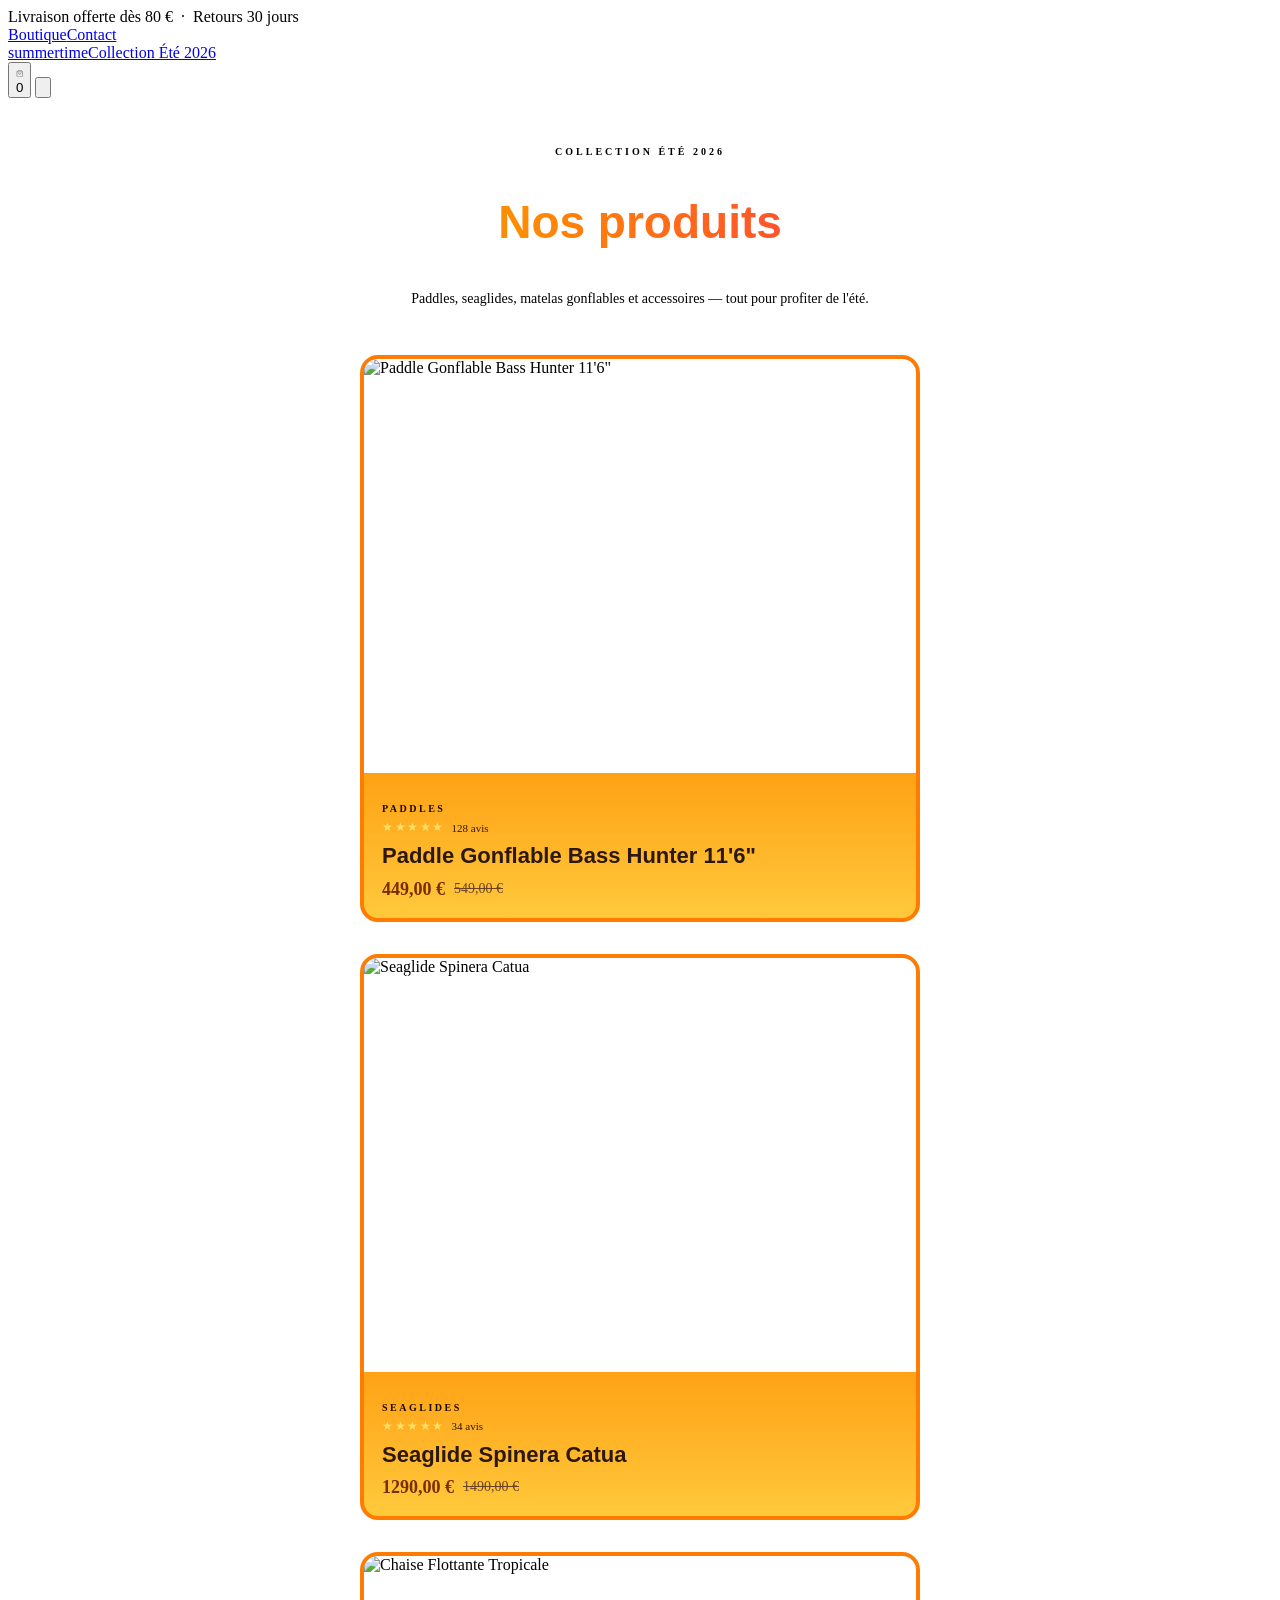
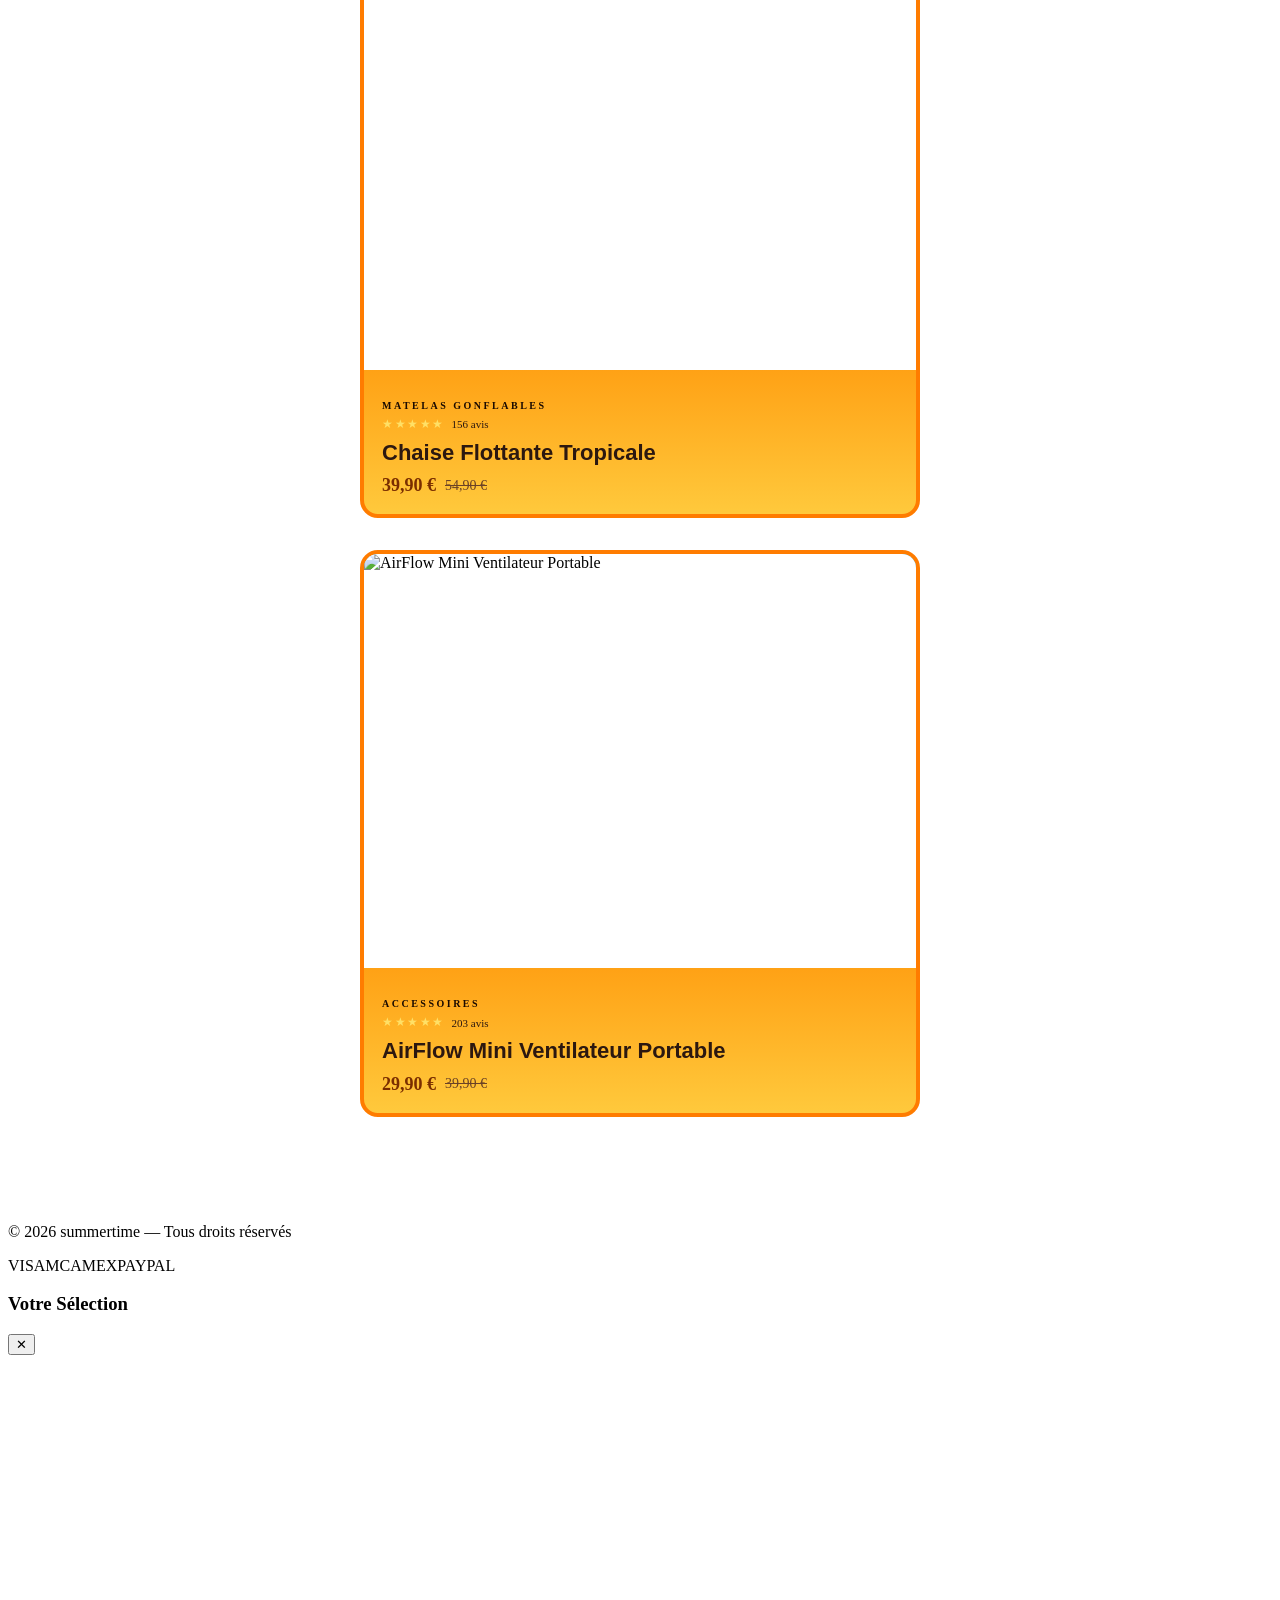
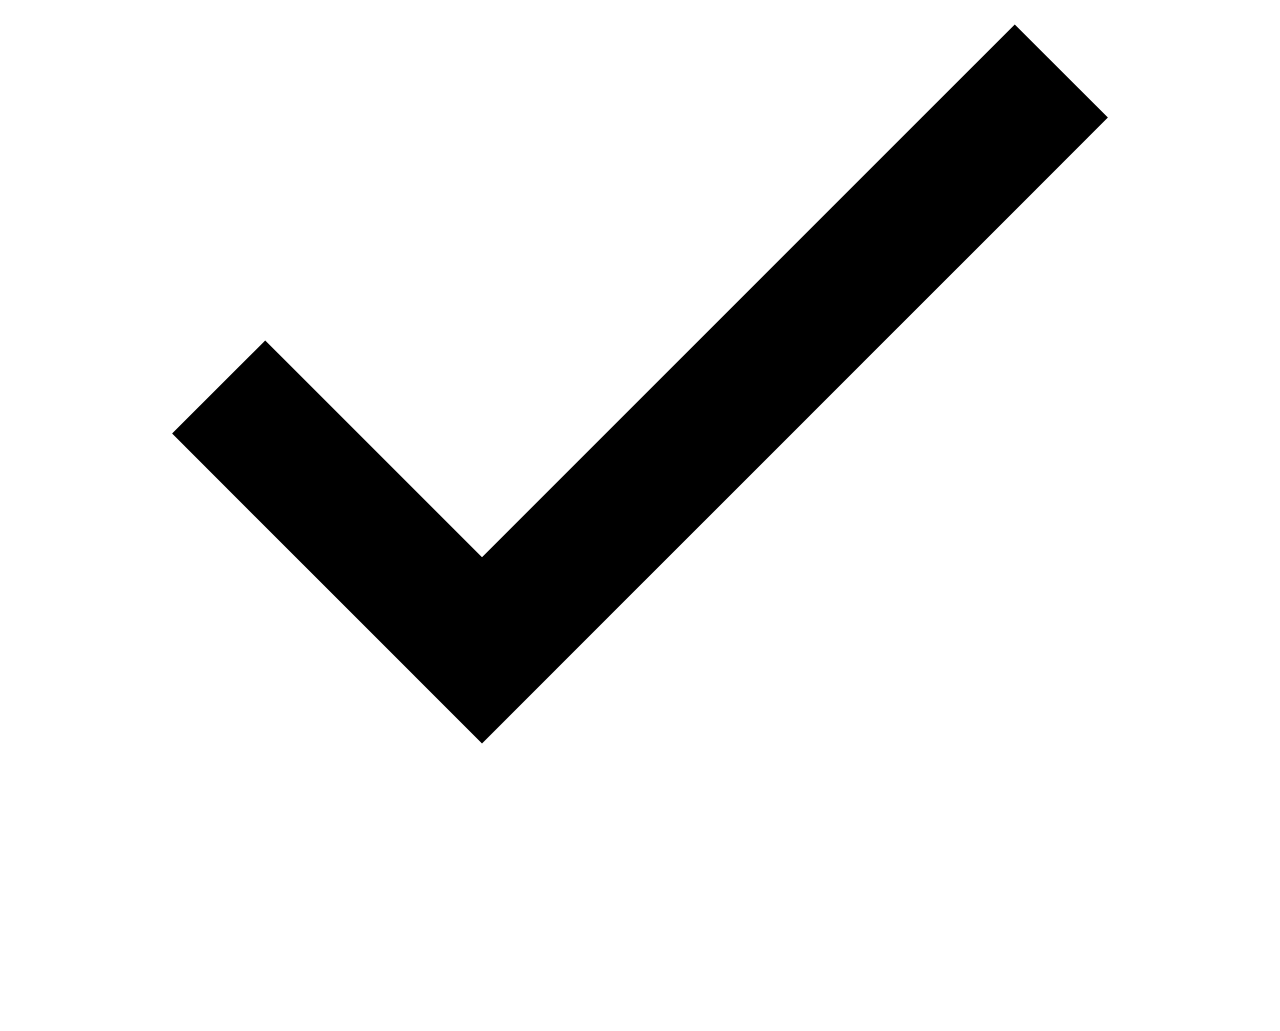
==== index.html @ 5536b31e "Update and rename README.md to index.html" ====
<!DOCTYPE html>
<html lang="fr">
<head>
<meta charset="UTF-8"><meta name="viewport" content="width=device-width,initial-scale=1.0">
<title>summertime — Collection Été 2026</title>
<meta name="description" content="summertime, la boutique estivale. Paddles, seaglides, matelas gonflables et accessoires de plage.">
<link rel="stylesheet" href="_base.css">
<style>
.shop-intro{text-align:center;padding:48px 24px 28px}
.shop-intro .label{font-size:10px;letter-spacing:3px;text-transform:uppercase;color:var(--gold);font-weight:700;margin-bottom:12px}
.shop-intro h1{font-family:'Nunito',sans-serif;font-size:clamp(30px,5vw,46px);font-weight:900;background:linear-gradient(90deg,#1FA9E0 0%,#FF8C00 40%,#FF3D3D 70%,#FFC93C 100%);-webkit-background-clip:text;background-clip:text;-webkit-text-fill-color:transparent}
.shop-intro .label{color:var(--blue-dk)}
.shop-intro p{font-size:14px;color:var(--stone);max-width:460px;margin:14px auto 0;line-height:1.7}

/* LISTE PRODUITS VERTICALE */
.prod-list{max-width:560px;margin:0 auto;padding:16px 16px 90px;display:flex;flex-direction:column;gap:32px}
.prod-card{cursor:pointer;background:linear-gradient(180deg,#1FA9E0 0%,#1FA9E0 14%,#FF8C00 60%,#FFC93C 100%);border-radius:18px;padding:0;border:4px solid #FF7C00;overflow:hidden;transition:box-shadow var(--t),transform var(--t)}
.prod-card:hover{box-shadow:0 8px 32px rgba(255,124,0,.18);transform:translateY(-3px)}
.prod-card:hover .prod-img-in{transform:scale(1.05)}
.prod-card:hover .prod-over{opacity:1}
.prod-card>.p-cat,.prod-card>.p-rating,.prod-card>.p-name,.prod-card>.p-price{padding-left:18px;padding-right:18px}
.prod-card>.p-cat{padding-top:16px}
.prod-card>.p-price{padding-bottom:18px}
.prod-card .p-cat{color:#1A0A00}.prod-card .revs{color:#2C1810}.prod-card .p-name{color:#2C1810}.prod-card .price-c{color:#7A2E00}.prod-card .price-o{color:#6B4226}.prod-card .stars{color:#FFE066}
.prod-img{position:relative;aspect-ratio:4/3;overflow:hidden;margin-bottom:14px;background:#fff}
.prod-img-in{position:absolute;inset:0;overflow:hidden;transition:transform .55s cubic-bezier(.4,0,.2,1)}
.prod-img-in img{width:100%;height:100%;object-fit:cover;display:block}
.prod-over{position:absolute;inset:0;background:rgba(26,58,74,.3);opacity:0;transition:opacity var(--t);display:flex;align-items:flex-end;padding:16px}
.prod-quick{width:100%;padding:13px;background:var(--ivory);border:none;font-size:11px;letter-spacing:2px;text-transform:uppercase;font-weight:600;cursor:pointer;color:var(--charcoal);transition:all var(--t);font-family:'Poppins',sans-serif;border-radius:var(--radius)}
.prod-quick:hover{background:var(--gold);color:#fff}
.p-badge{position:absolute;top:12px;left:12px;padding:3px 9px;font-size:9px;letter-spacing:1.8px;text-transform:uppercase;font-weight:600;border-radius:2px}
.badge-new{background:var(--teal);color:#fff}
.badge-sale{background:var(--coral);color:#fff}
.badge-popular{background:rgba(255,255,255,.9);color:var(--charcoal);border:1px solid var(--border)}
.p-cat{font-size:10px;letter-spacing:2.5px;text-transform:uppercase;color:var(--gold);font-weight:600;margin-bottom:6px}
.p-name{font-family:'Nunito',sans-serif;font-size:22px;font-weight:700;color:var(--charcoal);margin-bottom:9px;line-height:1.2}
.p-rating{display:flex;align-items:center;gap:7px;margin-bottom:8px}
.stars{color:var(--gold);font-size:12px;letter-spacing:1.5px}
.revs{font-size:11px;color:var(--pebble)}
.p-price{display:flex;align-items:center;gap:9px}
.price-c{font-size:18px;font-weight:700}
.price-o{font-size:14px;color:var(--pebble);text-decoration:line-through}
</style>
</head>
<body>

<div class="announce">Livraison offerte dès 80 € &nbsp;·&nbsp; Retours 30 jours</div>

<header class="site-header" id="main-header">
  <div class="header-inner">
    <div class="nav-left"><nav class="site-nav"><a href="index.html">Boutique</a><a href="contact.html">Contact</a></nav></div>
    <a href="index.html" class="logo"><span class="logo-main">summertime</span><span class="logo-sub">Collection Été 2026</span></a>
    <div class="nav-right">
      <div class="header-actions">
        <button class="btn-icon" onclick="openCart()"><svg viewBox="0 0 24 24" fill="none" stroke="currentColor"><path d="M6 2L3 6v14a2 2 0 002 2h14a2 2 0 002-2V6l-3-4z"/><line x1="3" y1="6" x2="21" y2="6"/><path d="M16 10a4 4 0 01-8 0"/></svg><span class="cart-badge" id="cart-badge">0</span></button>
        <button class="btn-icon hamburger" onclick="toggleMenu()"><svg viewBox="0 0 24 24" fill="none" stroke="currentColor"><line x1="4" y1="7" x2="20" y2="7"/><line x1="4" y1="12" x2="20" y2="12"/><line x1="4" y1="17" x2="20" y2="17"/></svg></button>
      </div>
    </div>
  </div>
</header>

<section class="shop-intro">
  <div class="label">Collection Été 2026</div>
  <h1>Nos produits</h1>
  <p>Paddles, seaglides, matelas gonflables et accessoires — tout pour profiter de l'été.</p>
</section>

<section class="prod-list" id="home-products">

  <div class="prod-card" onclick="window.location='produit.html?id=1'">
    <div class="prod-img">
      <div class="prod-img-in"><img src="paddle-1.jpg.jpg" alt="Paddle Gonflable Bass Hunter 11'6&quot;"></div>
      <span class="p-badge badge-new">Nouveau</span>
      <div class="prod-over"><button class="prod-quick" onclick="event.stopPropagation();addToCart(1)">Ajouter à la sélection</button></div>
    </div>
    <div class="p-cat">Paddles</div>
    <div class="p-rating"><span class="stars">★★★★★</span><span class="revs">128 avis</span></div>
    <div class="p-name">Paddle Gonflable Bass Hunter 11'6"</div>
    <div class="p-price"><span class="price-c">449,00 €</span><span class="price-o">549,00 €</span></div>
  </div>

  <div class="prod-card" onclick="window.location='produit.html?id=2'">
    <div class="prod-img">
      <div class="prod-img-in"><img src="seaglide-1.jpg.jpg" alt="Seaglide Spinera Catua"></div>
      <span class="p-badge badge-new">Nouveau</span>
      <div class="prod-over"><button class="prod-quick" onclick="event.stopPropagation();addToCart(2)">Ajouter à la sélection</button></div>
    </div>
    <div class="p-cat">Seaglides</div>
    <div class="p-rating"><span class="stars">★★★★★</span><span class="revs">34 avis</span></div>
    <div class="p-name">Seaglide Spinera Catua</div>
    <div class="p-price"><span class="price-c">1290,00 €</span><span class="price-o">1490,00 €</span></div>
  </div>

  <div class="prod-card" onclick="window.location='produit.html?id=3'">
    <div class="prod-img">
      <div class="prod-img-in"><img src="chaise-1.jpg.jpg" alt="Chaise Flottante Tropicale"></div>
      <span class="p-badge badge-sale">Offre</span>
      <div class="prod-over"><button class="prod-quick" onclick="event.stopPropagation();addToCart(3)">Ajouter à la sélection</button></div>
    </div>
    <div class="p-cat">Matelas Gonflables</div>
    <div class="p-rating"><span class="stars">★★★★★</span><span class="revs">156 avis</span></div>
    <div class="p-name">Chaise Flottante Tropicale</div>
    <div class="p-price"><span class="price-c">39,90 €</span><span class="price-o">54,90 €</span></div>
  </div>

  <div class="prod-card" onclick="window.location='produit.html?id=4'">
    <div class="prod-img">
      <div class="prod-img-in"><img src="airflow-1.jpg.jpg" alt="AirFlow Mini Ventilateur Portable"></div>
      <span class="p-badge badge-new">Nouveau</span>
      <div class="prod-over"><button class="prod-quick" onclick="event.stopPropagation();addToCart(4)">Ajouter à la sélection</button></div>
    </div>
    <div class="p-cat">Accessoires</div>
    <div class="p-rating"><span class="stars">★★★★★</span><span class="revs">203 avis</span></div>
    <div class="p-name">AirFlow Mini Ventilateur Portable</div>
    <div class="p-price"><span class="price-c">29,90 €</span><span class="price-o">39,90 €</span></div>
  </div>

</section>

<footer class="site-footer"><div class="footer-inner">
  <div class="footer-bottom"><p>© 2026 summertime — Tous droits réservés</p><div class="pay-row"><span class="pay-chip">VISA</span><span class="pay-chip">MC</span><span class="pay-chip">AMEX</span><span class="pay-chip">PAYPAL</span></div></div>
</div></footer>

<div class="overlay" id="overlay" onclick="closeCart()"></div>
<div class="cart-drawer" id="cart-drawer">
  <div class="cart-head"><h3>Votre Sélection <span id="cart-label" style="font-family:'Poppins';font-size:13px;color:var(--stone);font-weight:400"></span></h3><button class="cart-close" onclick="closeCart()">✕</button></div>
  <div class="cart-body" id="cart-body"></div>
  <div class="cart-foot" id="cart-foot" style="display:none"><div class="cart-sub"><span>Sous-total</span><strong id="cart-total"></strong></div><p class="cart-note">Livraison calculée à l'étape suivante</p><button class="btn-checkout" onclick="checkout()">Finaliser la commande</button></div>
</div>
<div class="toast" id="toast"><svg viewBox="0 0 24 24" fill="none" stroke="currentColor" stroke-width="2.5"><polyline points="20 6 9 17 4 12"/></svg><span id="toast-msg"></span></div>

<script src="products.js"></script>
<script src="_cart.js"></script>
<script>
function toggleMenu(){const nav=document.querySelector('.nav-left');if(!nav)return;if(nav.style.display==='flex'){nav.style.display='';}else{nav.style.cssText='display:flex;flex-direction:column;position:absolute;top:72px;left:0;right:0;background:var(--ivory);padding:20px 24px;border-bottom:2px solid var(--border);gap:4px;z-index:99;';}}
renderCart();
window.addEventListener('scroll',()=>{document.getElementById('main-header').classList.toggle('scrolled',scrollY>60);});
</script>
</body></html>
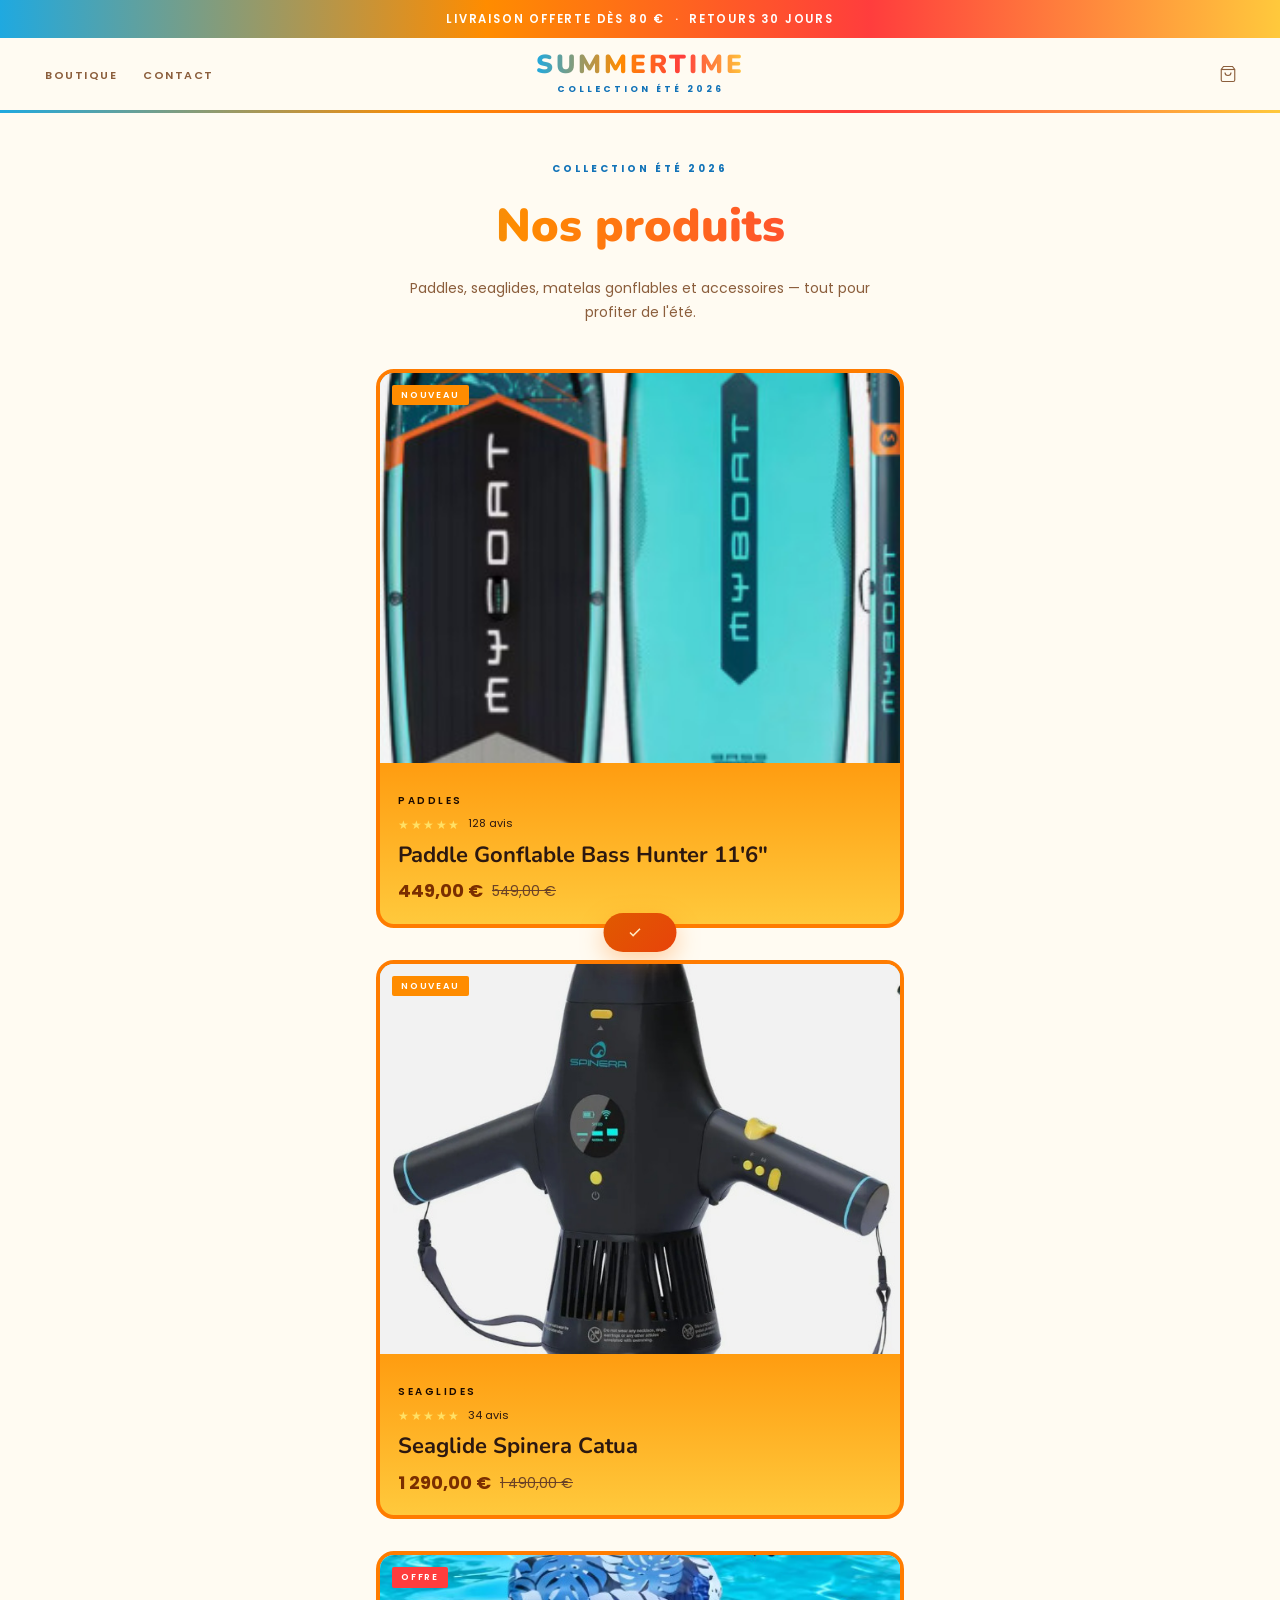
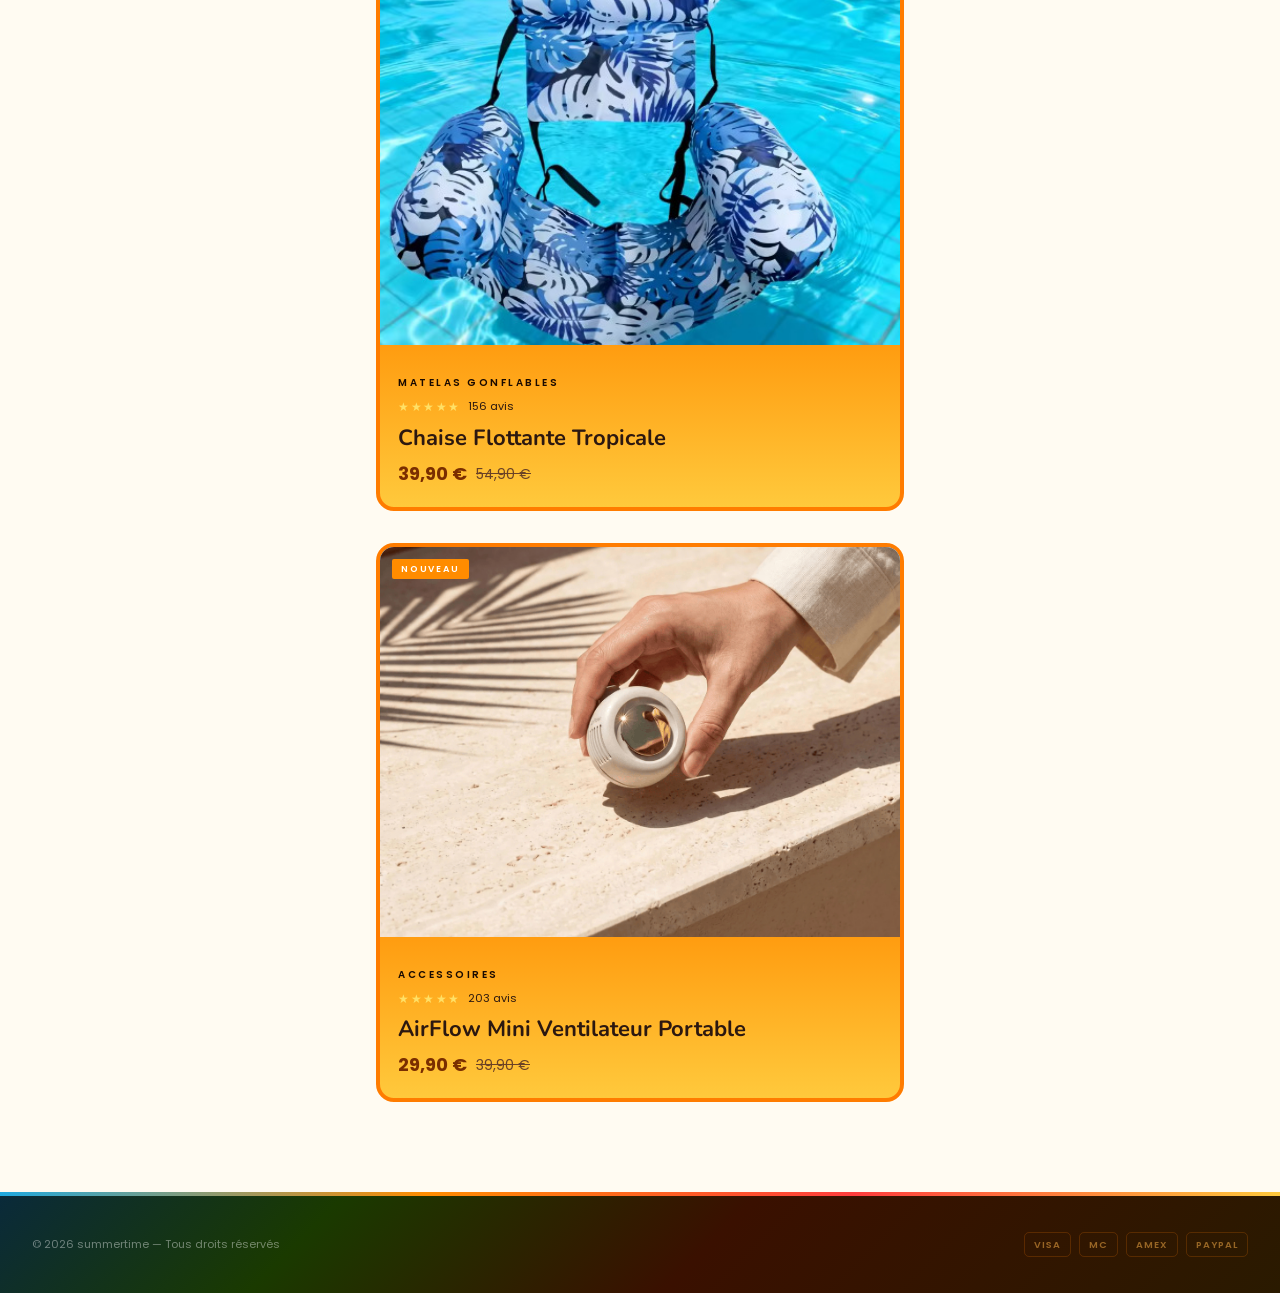
==== commit f1d07fd2: "Update index.html" ====
--- a/index.html
+++ b/index.html
@@ -5,18 +5,53 @@
 <meta charset="UTF-8"><meta name="viewport" content="width=device-width,initial-scale=1.0">
 <title>summertime — Collection Été 2026</title>
 <meta name="description" content="summertime, la boutique estivale. Paddles, seaglides, matelas gonflables et accessoires de plage.">
-<link rel="stylesheet" href="_base.css">
+<link rel="preconnect" href="https://fonts.googleapis.com">
+<link href="https://fonts.googleapis.com/css2?family=Nunito:wght@400;600;700;800;900&family=Poppins:wght@300;400;500;600&display=swap" rel="stylesheet">
 <style>
+*,*::before,*::after{box-sizing:border-box;margin:0;padding:0}
+:root{
+  --cream:#FFF3E0;--ivory:#FFFBF2;--gold:#FF7C00;--gold-lt:#FFB347;--gold-dk:#E05A00;
+  --charcoal:#2C1810;--stone:#8B5E3C;--pebble:#C49A6C;--blush:#FFE8C0;--border:#FFD4A0;
+  --ocean:#E8430A;--teal:#FF8C00;--coral:#FF3D3D;--sand:#FFE4B5;
+  --blue:#1FA9E0;--blue-dk:#1273B8;--yellow:#FFC93C;
+  --radius:10px;--t:.28s cubic-bezier(.4,0,.2,1);--max:1360px;
+}
+html{scroll-behavior:smooth;font-size:15px}
+body{font-family:'Poppins',sans-serif;background:var(--ivory);color:var(--charcoal);-webkit-font-smoothing:antialiased;line-height:1.6}
+
+/* BANDEAU */
+.announce{background:linear-gradient(90deg,#1FA9E0 0%,#FF8C00 38%,#FF3D3D 68%,#FFC93C 100%);color:#fff;text-align:center;padding:10px 24px;font-size:11.5px;letter-spacing:1.8px;text-transform:uppercase;font-weight:600}
+.announce a{color:#fff;text-decoration:underline}
+
+/* HEADER */
+.site-header{position:sticky;top:0;z-index:100;background:rgba(255,251,242,.97);backdrop-filter:blur(14px);border-bottom:3px solid transparent;border-image:linear-gradient(90deg,#1FA9E0,#FF8C00,#FF3D3D,#FFC93C) 1;transition:box-shadow var(--t)}
+.site-header.scrolled{box-shadow:0 2px 24px rgba(31,169,224,.18)}
+.header-inner{max-width:var(--max);margin:0 auto;display:grid;grid-template-columns:1fr auto 1fr;align-items:center;padding:0 32px;height:72px}
+.nav-left,.nav-right{display:flex;align-items:center;gap:2px}
+.nav-right{justify-content:flex-end}
+.site-nav a{font-size:11px;letter-spacing:1.5px;text-transform:uppercase;color:var(--stone);text-decoration:none;font-weight:600;padding:7px 13px;border-radius:20px;transition:color var(--t),background var(--t)}
+.site-nav a:hover{color:var(--gold-dk);background:var(--blush)}
+.logo{text-align:center;text-decoration:none;color:var(--charcoal);display:block}
+.logo-main{font-family:'Nunito',sans-serif;font-size:26px;font-weight:900;letter-spacing:3px;text-transform:uppercase;display:block;line-height:1;background:linear-gradient(90deg,#1FA9E0 0%,#FF8C00 40%,#FF3D3D 70%,#FFC93C 100%);-webkit-background-clip:text;background-clip:text;-webkit-text-fill-color:transparent}
+.logo-sub{font-size:9px;letter-spacing:3px;text-transform:uppercase;color:var(--blue-dk);font-weight:700;display:block;margin-top:4px}
+.header-actions{display:flex;align-items:center;gap:2px}
+.btn-icon{width:40px;height:40px;border:none;background:none;border-radius:20px;cursor:pointer;display:flex;align-items:center;justify-content:center;color:var(--stone);position:relative;transition:color var(--t),background var(--t)}
+.btn-icon:hover{color:var(--gold-dk);background:var(--blush)}
+.btn-icon svg{width:18px;height:18px;stroke-width:1.5}
+.cart-badge{position:absolute;top:6px;right:6px;width:16px;height:16px;border-radius:50%;background:var(--coral);color:#fff;font-size:9px;font-weight:700;display:flex;align-items:center;justify-content:center;opacity:0;transform:scale(0);transition:all .2s cubic-bezier(.34,1.56,.64,1)}
+.cart-badge.visible{opacity:1;transform:scale(1)}
+.hamburger{display:none}
+
+/* INTRO */
 .shop-intro{text-align:center;padding:48px 24px 28px}
-.shop-intro .label{font-size:10px;letter-spacing:3px;text-transform:uppercase;color:var(--gold);font-weight:700;margin-bottom:12px}
+.label{font-size:10px;letter-spacing:3px;text-transform:uppercase;color:var(--blue-dk);font-weight:700;margin-bottom:12px;display:block}
 .shop-intro h1{font-family:'Nunito',sans-serif;font-size:clamp(30px,5vw,46px);font-weight:900;background:linear-gradient(90deg,#1FA9E0 0%,#FF8C00 40%,#FF3D3D 70%,#FFC93C 100%);-webkit-background-clip:text;background-clip:text;-webkit-text-fill-color:transparent}
-.shop-intro .label{color:var(--blue-dk)}
 .shop-intro p{font-size:14px;color:var(--stone);max-width:460px;margin:14px auto 0;line-height:1.7}
 
-/* LISTE PRODUITS VERTICALE */
+/* PRODUITS VERTICAUX */
 .prod-list{max-width:560px;margin:0 auto;padding:16px 16px 90px;display:flex;flex-direction:column;gap:32px}
 .prod-card{cursor:pointer;background:linear-gradient(180deg,#1FA9E0 0%,#1FA9E0 14%,#FF8C00 60%,#FFC93C 100%);border-radius:18px;padding:0;border:4px solid #FF7C00;overflow:hidden;transition:box-shadow var(--t),transform var(--t)}
-.prod-card:hover{box-shadow:0 8px 32px rgba(255,124,0,.18);transform:translateY(-3px)}
+.prod-card:hover{box-shadow:0 8px 32px rgba(255,124,0,.25);transform:translateY(-3px)}
 .prod-card:hover .prod-img-in{transform:scale(1.05)}
 .prod-card:hover .prod-over{opacity:1}
 .prod-card>.p-cat,.prod-card>.p-rating,.prod-card>.p-name,.prod-card>.p-price{padding-left:18px;padding-right:18px}
@@ -30,17 +65,73 @@
 .prod-quick{width:100%;padding:13px;background:var(--ivory);border:none;font-size:11px;letter-spacing:2px;text-transform:uppercase;font-weight:600;cursor:pointer;color:var(--charcoal);transition:all var(--t);font-family:'Poppins',sans-serif;border-radius:var(--radius)}
 .prod-quick:hover{background:var(--gold);color:#fff}
 .p-badge{position:absolute;top:12px;left:12px;padding:3px 9px;font-size:9px;letter-spacing:1.8px;text-transform:uppercase;font-weight:600;border-radius:2px}
-.badge-new{background:var(--teal);color:#fff}
-.badge-sale{background:var(--coral);color:#fff}
-.badge-popular{background:rgba(255,255,255,.9);color:var(--charcoal);border:1px solid var(--border)}
+.badge-new{background:#FF8C00;color:#fff}
+.badge-sale{background:#FF3D3D;color:#fff}
 .p-cat{font-size:10px;letter-spacing:2.5px;text-transform:uppercase;color:var(--gold);font-weight:600;margin-bottom:6px}
-.p-name{font-family:'Nunito',sans-serif;font-size:22px;font-weight:700;color:var(--charcoal);margin-bottom:9px;line-height:1.2}
+.p-name{font-family:'Nunito',sans-serif;font-size:22px;font-weight:700;margin-bottom:9px;line-height:1.2}
 .p-rating{display:flex;align-items:center;gap:7px;margin-bottom:8px}
-.stars{color:var(--gold);font-size:12px;letter-spacing:1.5px}
+.stars{font-size:12px;letter-spacing:1.5px}
 .revs{font-size:11px;color:var(--pebble)}
 .p-price{display:flex;align-items:center;gap:9px}
 .price-c{font-size:18px;font-weight:700}
 .price-o{font-size:14px;color:var(--pebble);text-decoration:line-through}
+
+/* FOOTER */
+.site-footer{background:linear-gradient(135deg,#0a2a3a 0%,#1a3a00 25%,#3a1000 55%,#2a1a00 100%);border-top:4px solid transparent;border-image:linear-gradient(90deg,#1FA9E0,#FF8C00,#FF3D3D,#FFC93C) 1;color:#fff;padding:36px 32px}
+.footer-bottom{display:flex;justify-content:space-between;align-items:center;flex-wrap:wrap;gap:14px}
+.footer-bottom p{font-size:11px;color:rgba(255,255,255,.4)}
+.pay-row{display:flex;gap:8px}
+.pay-chip{padding:4px 9px;border:1px solid rgba(255,124,0,.2);border-radius:5px;font-size:9.5px;color:rgba(255,179,71,.5);letter-spacing:1px;font-weight:600}
+
+/* PANIER LATERAL */
+.overlay{position:fixed;inset:0;background:rgba(44,24,16,.5);z-index:199;opacity:0;pointer-events:none;transition:opacity var(--t)}
+.overlay.open{opacity:1;pointer-events:all}
+.cart-drawer{position:fixed;top:0;right:0;bottom:0;width:440px;max-width:100vw;background:var(--ivory);z-index:200;display:flex;flex-direction:column;transform:translateX(100%);transition:transform .32s cubic-bezier(.4,0,.2,1);border-left:3px solid var(--border)}
+.cart-drawer.open{transform:translateX(0)}
+.cart-head{padding:26px 28px 18px;border-bottom:3px solid transparent;border-image:linear-gradient(90deg,#1FA9E0,#FF8C00,#FF3D3D,#FFC93C) 1;display:flex;justify-content:space-between;align-items:center;background:linear-gradient(135deg,rgba(31,169,224,.08),rgba(255,140,0,.08),rgba(255,61,61,.06),rgba(255,201,60,.08))}
+.cart-head h3{font-family:'Nunito',sans-serif;font-size:22px;font-weight:800;color:var(--gold-dk)}
+.cart-close{width:34px;height:34px;border:2px solid var(--border);background:none;cursor:pointer;font-size:15px;color:var(--stone);border-radius:50%;display:flex;align-items:center;justify-content:center;transition:all var(--t)}
+.cart-close:hover{border-color:var(--coral);color:var(--coral)}
+.cart-body{flex:1;overflow-y:auto;padding:22px 28px}
+.cart-empty{display:flex;flex-direction:column;align-items:center;justify-content:center;height:100%;gap:14px;color:var(--pebble);text-align:center}
+.cart-empty svg{width:42px;height:42px;opacity:.3;stroke-width:1}
+.cart-items{display:flex;flex-direction:column;gap:18px}
+.cart-item{display:grid;grid-template-columns:78px 1fr auto;gap:12px;align-items:start;padding-bottom:18px;border-bottom:1px solid var(--border)}
+.cart-item:last-child{border-bottom:none}
+.ci-img{width:78px;height:78px;background:var(--cream);border-radius:var(--radius);border:2px solid var(--border);position:relative;overflow:hidden;flex-shrink:0}
+.ci-img img{position:absolute;inset:0;width:100%;height:100%;object-fit:cover}
+.ci-name{font-size:13px;font-weight:600;margin-bottom:3px}
+.ci-price{font-size:12px;color:var(--gold-dk);font-weight:600;margin-bottom:10px}
+.ci-qty{display:flex;align-items:center;gap:9px}
+.qty-btn{width:26px;height:26px;border:2px solid var(--border);background:none;cursor:pointer;font-size:14px;display:flex;align-items:center;justify-content:center;color:var(--stone);transition:all var(--t);border-radius:50%}
+.qty-btn:hover{border-color:var(--gold);color:var(--gold);background:var(--blush)}
+.qty-val{font-size:13px;font-weight:700;min-width:18px;text-align:center}
+.ci-remove{background:none;border:none;cursor:pointer;color:var(--pebble);font-size:15px;padding:4px;transition:color var(--t)}
+.ci-remove:hover{color:var(--coral)}
+.cart-foot{padding:18px 28px 26px;border-top:2px solid var(--border);background:var(--cream)}
+.cart-sub{display:flex;justify-content:space-between;align-items:baseline;margin-bottom:8px}
+.cart-sub span{font-size:11px;letter-spacing:1px;text-transform:uppercase;color:var(--stone);font-weight:600}
+.cart-sub strong{font-family:'Nunito',sans-serif;font-size:26px;font-weight:800;color:var(--gold-dk)}
+.cart-note{font-size:11px;color:var(--pebble);margin-bottom:18px}
+.btn-checkout{width:100%;padding:15px;background:linear-gradient(90deg,#1FA9E0 0%,#FF8C00 50%,#FF3D3D 100%);color:#fff;border:none;font-size:11px;letter-spacing:2px;text-transform:uppercase;font-weight:700;cursor:pointer;transition:all var(--t);font-family:'Poppins',sans-serif;border-radius:30px}
+.btn-checkout:hover{transform:translateY(-1px);box-shadow:0 6px 20px rgba(255,124,0,.4)}
+
+/* TOAST */
+.toast{position:fixed;bottom:28px;left:50%;transform:translateX(-50%) translateY(80px);background:linear-gradient(135deg,var(--gold-dk),var(--ocean));color:#fff;padding:12px 24px;font-size:12px;z-index:300;display:flex;align-items:center;gap:10px;transition:transform .3s cubic-bezier(.34,1.56,.64,1);white-space:nowrap;box-shadow:0 8px 24px rgba(255,124,0,.35);border-radius:30px;font-weight:600}
+.toast.show{transform:translateX(-50%) translateY(0)}
+.toast svg{width:15px;height:15px;color:#FFE8C0;flex-shrink:0}
+
+/* MOBILE */
+@media(max-width:768px){
+  .header-inner{grid-template-columns:auto 1fr auto;padding:0 16px}
+  .nav-left{display:none}
+  .hamburger{display:flex}
+  .logo-main{font-size:20px;letter-spacing:2px}
+  .cart-drawer{width:100vw}
+}
+@media(max-width:480px){
+  .prod-list{padding:16px 12px 80px}
+}
 </style>
 </head>
 <body>
@@ -53,7 +144,7 @@
     <a href="index.html" class="logo"><span class="logo-main">summertime</span><span class="logo-sub">Collection Été 2026</span></a>
     <div class="nav-right">
       <div class="header-actions">
-        <button class="btn-icon" onclick="openCart()"><svg viewBox="0 0 24 24" fill="none" stroke="currentColor"><path d="M6 2L3 6v14a2 2 0 002 2h14a2 2 0 002-2V6l-3-4z"/><line x1="3" y1="6" x2="21" y2="6"/><path d="M16 10a4 4 0 01-8 0"/></svg><span class="cart-badge" id="cart-badge">0</span></button>
+        <button class="btn-icon" onclick="openCart()"><svg viewBox="0 0 24 24" fill="none" stroke="currentColor"><path d="M6 2L3 6v14a2 2 0 002 2h14a2 2 0 002-2V6l-3-4z"/><line x1="3" y1="6" x2="21" y2="6"/><path d="M16 10a4 4 0 01-8 0"/></svg><span class="cart-badge" id="cart-badge"></span></button>
         <button class="btn-icon hamburger" onclick="toggleMenu()"><svg viewBox="0 0 24 24" fill="none" stroke="currentColor"><line x1="4" y1="7" x2="20" y2="7"/><line x1="4" y1="12" x2="20" y2="12"/><line x1="4" y1="17" x2="20" y2="17"/></svg></button>
       </div>
     </div>
@@ -61,21 +152,21 @@
 </header>
 
 <section class="shop-intro">
-  <div class="label">Collection Été 2026</div>
+  <span class="label">Collection Été 2026</span>
   <h1>Nos produits</h1>
   <p>Paddles, seaglides, matelas gonflables et accessoires — tout pour profiter de l'été.</p>
 </section>
 
-<section class="prod-list" id="home-products">
+<section class="prod-list">
 
   <div class="prod-card" onclick="window.location='produit.html?id=1'">
     <div class="prod-img">
-      <div class="prod-img-in"><img src="paddle-1.jpg.jpg" alt="Paddle Gonflable Bass Hunter 11'6&quot;"></div>
+      <div class="prod-img-in"><img src="paddle-1.jpg.jpg" alt="Paddle Gonflable Bass Hunter"></div>
       <span class="p-badge badge-new">Nouveau</span>
       <div class="prod-over"><button class="prod-quick" onclick="event.stopPropagation();addToCart(1)">Ajouter à la sélection</button></div>
     </div>
     <div class="p-cat">Paddles</div>
-    <div class="p-rating"><span class="stars">★★★★★</span><span class="revs">128 avis</span></div>
+    <div class="p-rating"><span class="stars" style="color:#FFE066">★★★★★</span><span class="revs">128 avis</span></div>
     <div class="p-name">Paddle Gonflable Bass Hunter 11'6"</div>
     <div class="p-price"><span class="price-c">449,00 €</span><span class="price-o">549,00 €</span></div>
   </div>
@@ -87,9 +178,9 @@
       <div class="prod-over"><button class="prod-quick" onclick="event.stopPropagation();addToCart(2)">Ajouter à la sélection</button></div>
     </div>
     <div class="p-cat">Seaglides</div>
-    <div class="p-rating"><span class="stars">★★★★★</span><span class="revs">34 avis</span></div>
+    <div class="p-rating"><span class="stars" style="color:#FFE066">★★★★★</span><span class="revs">34 avis</span></div>
     <div class="p-name">Seaglide Spinera Catua</div>
-    <div class="p-price"><span class="price-c">1290,00 €</span><span class="price-o">1490,00 €</span></div>
+    <div class="p-price"><span class="price-c">1 290,00 €</span><span class="price-o">1 490,00 €</span></div>
   </div>
 
   <div class="prod-card" onclick="window.location='produit.html?id=3'">
@@ -99,34 +190,38 @@
       <div class="prod-over"><button class="prod-quick" onclick="event.stopPropagation();addToCart(3)">Ajouter à la sélection</button></div>
     </div>
     <div class="p-cat">Matelas Gonflables</div>
-    <div class="p-rating"><span class="stars">★★★★★</span><span class="revs">156 avis</span></div>
+    <div class="p-rating"><span class="stars" style="color:#FFE066">★★★★★</span><span class="revs">156 avis</span></div>
     <div class="p-name">Chaise Flottante Tropicale</div>
     <div class="p-price"><span class="price-c">39,90 €</span><span class="price-o">54,90 €</span></div>
   </div>
 
   <div class="prod-card" onclick="window.location='produit.html?id=4'">
     <div class="prod-img">
-      <div class="prod-img-in"><img src="airflow-1.jpg.jpg" alt="AirFlow Mini Ventilateur Portable"></div>
+      <div class="prod-img-in"><img src="airflow-1.jpg.jpg" alt="AirFlow Mini Ventilateur"></div>
       <span class="p-badge badge-new">Nouveau</span>
       <div class="prod-over"><button class="prod-quick" onclick="event.stopPropagation();addToCart(4)">Ajouter à la sélection</button></div>
     </div>
     <div class="p-cat">Accessoires</div>
-    <div class="p-rating"><span class="stars">★★★★★</span><span class="revs">203 avis</span></div>
+    <div class="p-rating"><span class="stars" style="color:#FFE066">★★★★★</span><span class="revs">203 avis</span></div>
     <div class="p-name">AirFlow Mini Ventilateur Portable</div>
     <div class="p-price"><span class="price-c">29,90 €</span><span class="price-o">39,90 €</span></div>
   </div>
 
 </section>
 
-<footer class="site-footer"><div class="footer-inner">
+<footer class="site-footer">
   <div class="footer-bottom"><p>© 2026 summertime — Tous droits réservés</p><div class="pay-row"><span class="pay-chip">VISA</span><span class="pay-chip">MC</span><span class="pay-chip">AMEX</span><span class="pay-chip">PAYPAL</span></div></div>
-</div></footer>
+</footer>
 
 <div class="overlay" id="overlay" onclick="closeCart()"></div>
 <div class="cart-drawer" id="cart-drawer">
   <div class="cart-head"><h3>Votre Sélection <span id="cart-label" style="font-family:'Poppins';font-size:13px;color:var(--stone);font-weight:400"></span></h3><button class="cart-close" onclick="closeCart()">✕</button></div>
   <div class="cart-body" id="cart-body"></div>
-  <div class="cart-foot" id="cart-foot" style="display:none"><div class="cart-sub"><span>Sous-total</span><strong id="cart-total"></strong></div><p class="cart-note">Livraison calculée à l'étape suivante</p><button class="btn-checkout" onclick="checkout()">Finaliser la commande</button></div>
+  <div class="cart-foot" id="cart-foot" style="display:none">
+    <div class="cart-sub"><span>Sous-total</span><strong id="cart-total"></strong></div>
+    <p class="cart-note">Livraison calculée à l'étape suivante</p>
+    <button class="btn-checkout" onclick="window.location='panier.html'">Finaliser la commande</button>
+  </div>
 </div>
 <div class="toast" id="toast"><svg viewBox="0 0 24 24" fill="none" stroke="currentColor" stroke-width="2.5"><polyline points="20 6 9 17 4 12"/></svg><span id="toast-msg"></span></div>
 
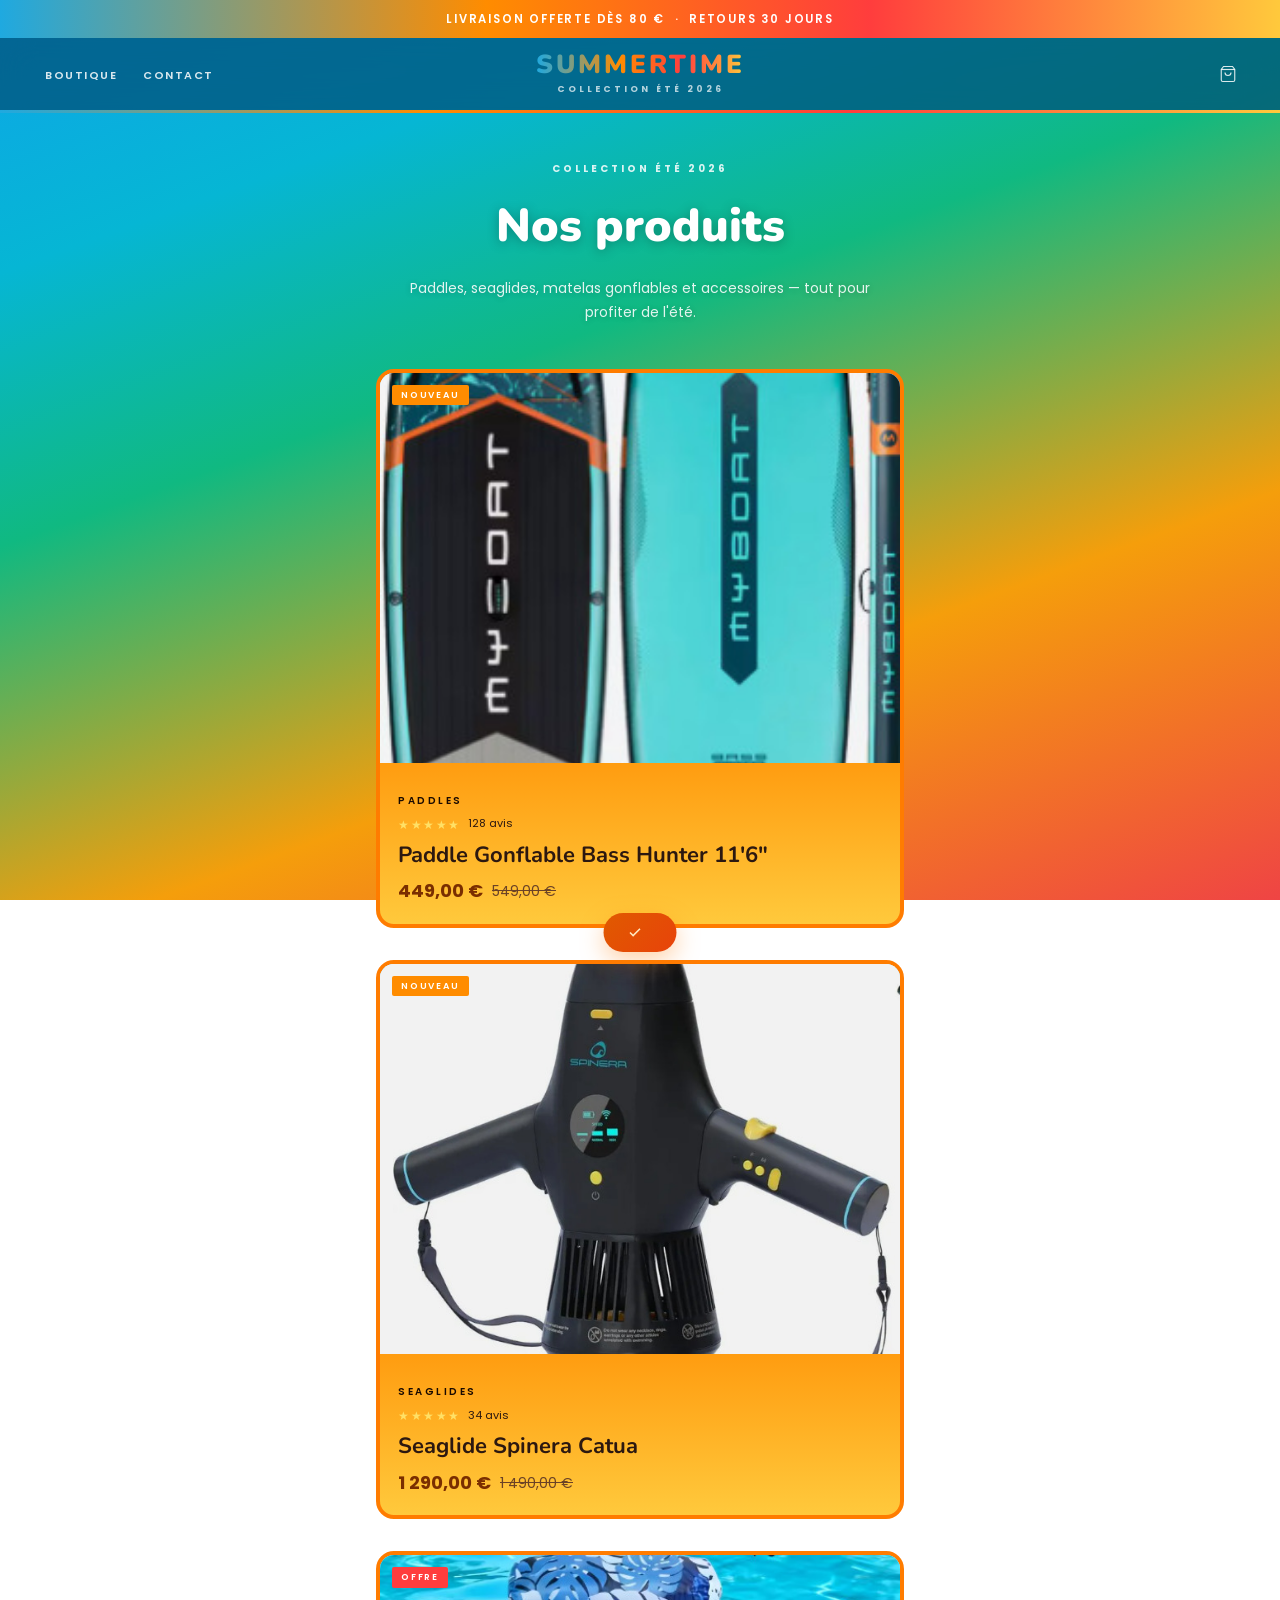
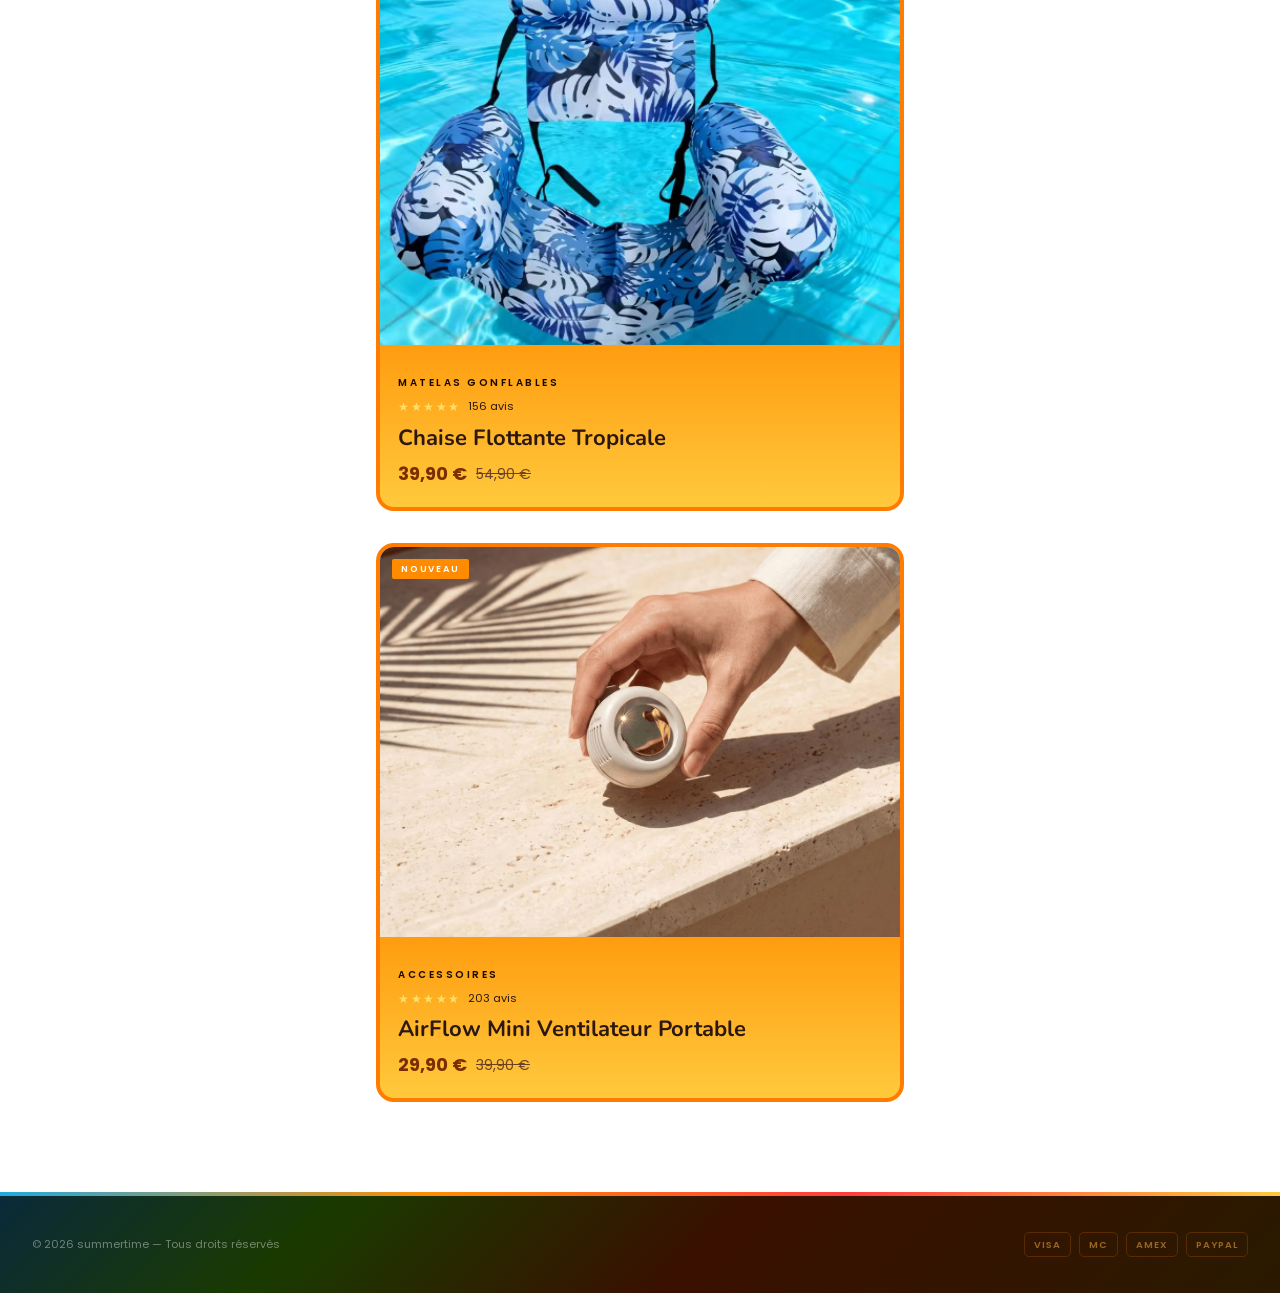
==== commit 44f9d974: "Update index.html" ====
--- a/index.html
+++ b/index.html
@@ -17,26 +17,26 @@
   --radius:10px;--t:.28s cubic-bezier(.4,0,.2,1);--max:1360px;
 }
 html{scroll-behavior:smooth;font-size:15px}
-body{font-family:'Poppins',sans-serif;background:var(--ivory);color:var(--charcoal);-webkit-font-smoothing:antialiased;line-height:1.6}
+body{font-family:'Poppins',sans-serif;background:linear-gradient(160deg,#0ea5e9 0%,#06b6d4 20%,#10b981 40%,#f59e0b 70%,#ef4444 100%);background-attachment:fixed;color:#fff;-webkit-font-smoothing:antialiased;line-height:1.6}
 
 /* BANDEAU */
 .announce{background:linear-gradient(90deg,#1FA9E0 0%,#FF8C00 38%,#FF3D3D 68%,#FFC93C 100%);color:#fff;text-align:center;padding:10px 24px;font-size:11.5px;letter-spacing:1.8px;text-transform:uppercase;font-weight:600}
 .announce a{color:#fff;text-decoration:underline}
 
 /* HEADER */
-.site-header{position:sticky;top:0;z-index:100;background:rgba(255,251,242,.97);backdrop-filter:blur(14px);border-bottom:3px solid transparent;border-image:linear-gradient(90deg,#1FA9E0,#FF8C00,#FF3D3D,#FFC93C) 1;transition:box-shadow var(--t)}
-.site-header.scrolled{box-shadow:0 2px 24px rgba(31,169,224,.18)}
+.site-header{position:sticky;top:0;z-index:100;background:rgba(0,80,120,.75);backdrop-filter:blur(16px);border-bottom:3px solid transparent;border-image:linear-gradient(90deg,#1FA9E0,#FF8C00,#FF3D3D,#FFC93C) 1;transition:box-shadow var(--t)}
+.site-header.scrolled{box-shadow:0 2px 24px rgba(0,0,0,.25)}
 .header-inner{max-width:var(--max);margin:0 auto;display:grid;grid-template-columns:1fr auto 1fr;align-items:center;padding:0 32px;height:72px}
 .nav-left,.nav-right{display:flex;align-items:center;gap:2px}
 .nav-right{justify-content:flex-end}
-.site-nav a{font-size:11px;letter-spacing:1.5px;text-transform:uppercase;color:var(--stone);text-decoration:none;font-weight:600;padding:7px 13px;border-radius:20px;transition:color var(--t),background var(--t)}
-.site-nav a:hover{color:var(--gold-dk);background:var(--blush)}
+.site-nav a{font-size:11px;letter-spacing:1.5px;text-transform:uppercase;color:rgba(255,255,255,.85);text-decoration:none;font-weight:600;padding:7px 13px;border-radius:20px;transition:color var(--t),background var(--t)}
+.site-nav a:hover{color:#fff;background:rgba(255,255,255,.15)}
 .logo{text-align:center;text-decoration:none;color:var(--charcoal);display:block}
 .logo-main{font-family:'Nunito',sans-serif;font-size:26px;font-weight:900;letter-spacing:3px;text-transform:uppercase;display:block;line-height:1;background:linear-gradient(90deg,#1FA9E0 0%,#FF8C00 40%,#FF3D3D 70%,#FFC93C 100%);-webkit-background-clip:text;background-clip:text;-webkit-text-fill-color:transparent}
-.logo-sub{font-size:9px;letter-spacing:3px;text-transform:uppercase;color:var(--blue-dk);font-weight:700;display:block;margin-top:4px}
+.logo-sub{font-size:9px;letter-spacing:3px;text-transform:uppercase;color:rgba(255,255,255,.7);font-weight:700;display:block;margin-top:4px}
 .header-actions{display:flex;align-items:center;gap:2px}
-.btn-icon{width:40px;height:40px;border:none;background:none;border-radius:20px;cursor:pointer;display:flex;align-items:center;justify-content:center;color:var(--stone);position:relative;transition:color var(--t),background var(--t)}
-.btn-icon:hover{color:var(--gold-dk);background:var(--blush)}
+.btn-icon{width:40px;height:40px;border:none;background:none;border-radius:20px;cursor:pointer;display:flex;align-items:center;justify-content:center;color:rgba(255,255,255,.85);position:relative;transition:color var(--t),background var(--t)}
+.btn-icon:hover{color:#fff;background:rgba(255,255,255,.15)}
 .btn-icon svg{width:18px;height:18px;stroke-width:1.5}
 .cart-badge{position:absolute;top:6px;right:6px;width:16px;height:16px;border-radius:50%;background:var(--coral);color:#fff;font-size:9px;font-weight:700;display:flex;align-items:center;justify-content:center;opacity:0;transform:scale(0);transition:all .2s cubic-bezier(.34,1.56,.64,1)}
 .cart-badge.visible{opacity:1;transform:scale(1)}
@@ -44,9 +44,9 @@
 
 /* INTRO */
 .shop-intro{text-align:center;padding:48px 24px 28px}
-.label{font-size:10px;letter-spacing:3px;text-transform:uppercase;color:var(--blue-dk);font-weight:700;margin-bottom:12px;display:block}
-.shop-intro h1{font-family:'Nunito',sans-serif;font-size:clamp(30px,5vw,46px);font-weight:900;background:linear-gradient(90deg,#1FA9E0 0%,#FF8C00 40%,#FF3D3D 70%,#FFC93C 100%);-webkit-background-clip:text;background-clip:text;-webkit-text-fill-color:transparent}
-.shop-intro p{font-size:14px;color:var(--stone);max-width:460px;margin:14px auto 0;line-height:1.7}
+.label{font-size:10px;letter-spacing:3px;text-transform:uppercase;color:rgba(255,255,255,.85);font-weight:700;margin-bottom:12px;display:block}
+.shop-intro h1{font-family:'Nunito',sans-serif;font-size:clamp(30px,5vw,46px);font-weight:900;color:#fff;text-shadow:0 2px 12px rgba(0,0,0,.25)}
+.shop-intro p{font-size:14px;color:rgba(255,255,255,.88);max-width:460px;margin:14px auto 0;line-height:1.7;text-shadow:0 1px 6px rgba(0,0,0,.2)}
 
 /* PRODUITS VERTICAUX */
 .prod-list{max-width:560px;margin:0 auto;padding:16px 16px 90px;display:flex;flex-direction:column;gap:32px}
@@ -86,33 +86,33 @@
 /* PANIER LATERAL */
 .overlay{position:fixed;inset:0;background:rgba(44,24,16,.5);z-index:199;opacity:0;pointer-events:none;transition:opacity var(--t)}
 .overlay.open{opacity:1;pointer-events:all}
-.cart-drawer{position:fixed;top:0;right:0;bottom:0;width:440px;max-width:100vw;background:var(--ivory);z-index:200;display:flex;flex-direction:column;transform:translateX(100%);transition:transform .32s cubic-bezier(.4,0,.2,1);border-left:3px solid var(--border)}
+.cart-drawer{position:fixed;top:0;right:0;bottom:0;width:440px;max-width:100vw;background:linear-gradient(160deg,#003d5c 0%,#004d40 50%,#2d1200 100%);z-index:200;display:flex;flex-direction:column;transform:translateX(100%);transition:transform .32s cubic-bezier(.4,0,.2,1);border-left:3px solid transparent;border-image:linear-gradient(180deg,#1FA9E0,#FF8C00,#FF3D3D,#FFC93C) 1}
 .cart-drawer.open{transform:translateX(0)}
-.cart-head{padding:26px 28px 18px;border-bottom:3px solid transparent;border-image:linear-gradient(90deg,#1FA9E0,#FF8C00,#FF3D3D,#FFC93C) 1;display:flex;justify-content:space-between;align-items:center;background:linear-gradient(135deg,rgba(31,169,224,.08),rgba(255,140,0,.08),rgba(255,61,61,.06),rgba(255,201,60,.08))}
-.cart-head h3{font-family:'Nunito',sans-serif;font-size:22px;font-weight:800;color:var(--gold-dk)}
-.cart-close{width:34px;height:34px;border:2px solid var(--border);background:none;cursor:pointer;font-size:15px;color:var(--stone);border-radius:50%;display:flex;align-items:center;justify-content:center;transition:all var(--t)}
-.cart-close:hover{border-color:var(--coral);color:var(--coral)}
+.cart-head{padding:26px 28px 18px;border-bottom:3px solid transparent;border-image:linear-gradient(90deg,#1FA9E0,#FF8C00,#FF3D3D,#FFC93C) 1;display:flex;justify-content:space-between;align-items:center;background:rgba(0,0,0,.2)}
+.cart-head h3{font-family:'Nunito',sans-serif;font-size:22px;font-weight:800;color:#fff}
+.cart-close{width:34px;height:34px;border:2px solid rgba(255,255,255,.25);background:none;cursor:pointer;font-size:15px;color:rgba(255,255,255,.7);border-radius:50%;display:flex;align-items:center;justify-content:center;transition:all var(--t)}
+.cart-close:hover{border-color:#FF3D3D;color:#FF3D3D}
 .cart-body{flex:1;overflow-y:auto;padding:22px 28px}
-.cart-empty{display:flex;flex-direction:column;align-items:center;justify-content:center;height:100%;gap:14px;color:var(--pebble);text-align:center}
-.cart-empty svg{width:42px;height:42px;opacity:.3;stroke-width:1}
+.cart-empty{display:flex;flex-direction:column;align-items:center;justify-content:center;height:100%;gap:14px;color:rgba(255,255,255,.6);text-align:center}
+.cart-empty svg{width:42px;height:42px;opacity:.4;stroke-width:1}
 .cart-items{display:flex;flex-direction:column;gap:18px}
-.cart-item{display:grid;grid-template-columns:78px 1fr auto;gap:12px;align-items:start;padding-bottom:18px;border-bottom:1px solid var(--border)}
+.cart-item{display:grid;grid-template-columns:78px 1fr auto;gap:12px;align-items:start;padding-bottom:18px;border-bottom:1px solid rgba(255,255,255,.12)}
 .cart-item:last-child{border-bottom:none}
-.ci-img{width:78px;height:78px;background:var(--cream);border-radius:var(--radius);border:2px solid var(--border);position:relative;overflow:hidden;flex-shrink:0}
+.ci-img{width:78px;height:78px;background:rgba(255,255,255,.1);border-radius:var(--radius);border:2px solid rgba(255,255,255,.2);position:relative;overflow:hidden;flex-shrink:0}
 .ci-img img{position:absolute;inset:0;width:100%;height:100%;object-fit:cover}
-.ci-name{font-size:13px;font-weight:600;margin-bottom:3px}
-.ci-price{font-size:12px;color:var(--gold-dk);font-weight:600;margin-bottom:10px}
+.ci-name{font-size:13px;font-weight:600;margin-bottom:3px;color:#fff}
+.ci-price{font-size:12px;color:#FFB347;font-weight:600;margin-bottom:10px}
 .ci-qty{display:flex;align-items:center;gap:9px}
-.qty-btn{width:26px;height:26px;border:2px solid var(--border);background:none;cursor:pointer;font-size:14px;display:flex;align-items:center;justify-content:center;color:var(--stone);transition:all var(--t);border-radius:50%}
-.qty-btn:hover{border-color:var(--gold);color:var(--gold);background:var(--blush)}
-.qty-val{font-size:13px;font-weight:700;min-width:18px;text-align:center}
-.ci-remove{background:none;border:none;cursor:pointer;color:var(--pebble);font-size:15px;padding:4px;transition:color var(--t)}
-.ci-remove:hover{color:var(--coral)}
-.cart-foot{padding:18px 28px 26px;border-top:2px solid var(--border);background:var(--cream)}
+.qty-btn{width:26px;height:26px;border:2px solid rgba(255,255,255,.25);background:none;cursor:pointer;font-size:14px;display:flex;align-items:center;justify-content:center;color:rgba(255,255,255,.7);transition:all var(--t);border-radius:50%}
+.qty-btn:hover{border-color:#FF8C00;color:#FF8C00;background:rgba(255,140,0,.15)}
+.qty-val{font-size:13px;font-weight:700;min-width:18px;text-align:center;color:#fff}
+.ci-remove{background:none;border:none;cursor:pointer;color:rgba(255,255,255,.4);font-size:15px;padding:4px;transition:color var(--t)}
+.ci-remove:hover{color:#FF3D3D}
+.cart-foot{padding:18px 28px 26px;border-top:2px solid rgba(255,255,255,.12);background:rgba(0,0,0,.25)}
 .cart-sub{display:flex;justify-content:space-between;align-items:baseline;margin-bottom:8px}
-.cart-sub span{font-size:11px;letter-spacing:1px;text-transform:uppercase;color:var(--stone);font-weight:600}
-.cart-sub strong{font-family:'Nunito',sans-serif;font-size:26px;font-weight:800;color:var(--gold-dk)}
-.cart-note{font-size:11px;color:var(--pebble);margin-bottom:18px}
+.cart-sub span{font-size:11px;letter-spacing:1px;text-transform:uppercase;color:rgba(255,255,255,.6);font-weight:600}
+.cart-sub strong{font-family:'Nunito',sans-serif;font-size:26px;font-weight:800;color:#FFC93C}
+.cart-note{font-size:11px;color:rgba(255,255,255,.5);margin-bottom:18px}
 .btn-checkout{width:100%;padding:15px;background:linear-gradient(90deg,#1FA9E0 0%,#FF8C00 50%,#FF3D3D 100%);color:#fff;border:none;font-size:11px;letter-spacing:2px;text-transform:uppercase;font-weight:700;cursor:pointer;transition:all var(--t);font-family:'Poppins',sans-serif;border-radius:30px}
 .btn-checkout:hover{transform:translateY(-1px);box-shadow:0 6px 20px rgba(255,124,0,.4)}
 
@@ -228,7 +228,7 @@
 <script src="products.js"></script>
 <script src="_cart.js"></script>
 <script>
-function toggleMenu(){const nav=document.querySelector('.nav-left');if(!nav)return;if(nav.style.display==='flex'){nav.style.display='';}else{nav.style.cssText='display:flex;flex-direction:column;position:absolute;top:72px;left:0;right:0;background:var(--ivory);padding:20px 24px;border-bottom:2px solid var(--border);gap:4px;z-index:99;';}}
+function toggleMenu(){const nav=document.querySelector('.nav-left');if(!nav)return;if(nav.style.display==='flex'){nav.style.display='';}else{nav.style.cssText='display:flex;flex-direction:column;position:absolute;top:72px;left:0;right:0;background:rgba(0,60,100,.95);padding:20px 24px;border-bottom:2px solid rgba(255,140,0,.4);gap:4px;z-index:99;backdrop-filter:blur(16px);';}}
 renderCart();
 window.addEventListener('scroll',()=>{document.getElementById('main-header').classList.toggle('scrolled',scrollY>60);});
 </script>
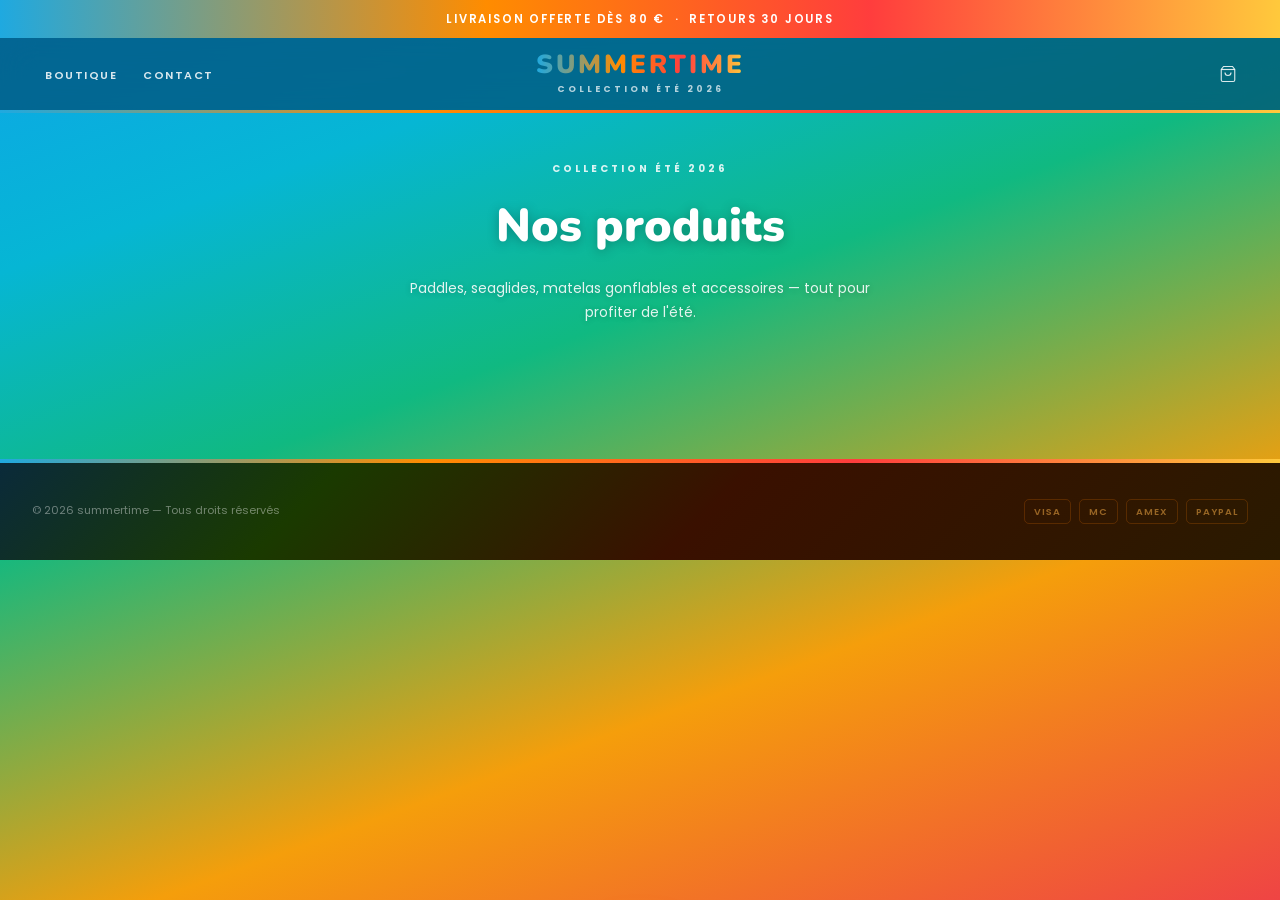
==== commit d739b20a: "Update index.html" ====
--- a/index.html
+++ b/index.html
@@ -157,57 +157,7 @@
   <p>Paddles, seaglides, matelas gonflables et accessoires — tout pour profiter de l'été.</p>
 </section>
 
-<section class="prod-list">
-
-  <div class="prod-card" onclick="window.location='produit.html?id=1'">
-    <div class="prod-img">
-      <div class="prod-img-in"><img src="paddle-1.jpg.jpg" alt="Paddle Gonflable Bass Hunter"></div>
-      <span class="p-badge badge-new">Nouveau</span>
-      <div class="prod-over"><button class="prod-quick" onclick="event.stopPropagation();addToCart(1)">Ajouter à la sélection</button></div>
-    </div>
-    <div class="p-cat">Paddles</div>
-    <div class="p-rating"><span class="stars" style="color:#FFE066">★★★★★</span><span class="revs">128 avis</span></div>
-    <div class="p-name">Paddle Gonflable Bass Hunter 11'6"</div>
-    <div class="p-price"><span class="price-c">449,00 €</span><span class="price-o">549,00 €</span></div>
-  </div>
-
-  <div class="prod-card" onclick="window.location='produit.html?id=2'">
-    <div class="prod-img">
-      <div class="prod-img-in"><img src="seaglide-1.jpg.jpg" alt="Seaglide Spinera Catua"></div>
-      <span class="p-badge badge-new">Nouveau</span>
-      <div class="prod-over"><button class="prod-quick" onclick="event.stopPropagation();addToCart(2)">Ajouter à la sélection</button></div>
-    </div>
-    <div class="p-cat">Seaglides</div>
-    <div class="p-rating"><span class="stars" style="color:#FFE066">★★★★★</span><span class="revs">34 avis</span></div>
-    <div class="p-name">Seaglide Spinera Catua</div>
-    <div class="p-price"><span class="price-c">1 290,00 €</span><span class="price-o">1 490,00 €</span></div>
-  </div>
-
-  <div class="prod-card" onclick="window.location='produit.html?id=3'">
-    <div class="prod-img">
-      <div class="prod-img-in"><img src="chaise-1.jpg.jpg" alt="Chaise Flottante Tropicale"></div>
-      <span class="p-badge badge-sale">Offre</span>
-      <div class="prod-over"><button class="prod-quick" onclick="event.stopPropagation();addToCart(3)">Ajouter à la sélection</button></div>
-    </div>
-    <div class="p-cat">Matelas Gonflables</div>
-    <div class="p-rating"><span class="stars" style="color:#FFE066">★★★★★</span><span class="revs">156 avis</span></div>
-    <div class="p-name">Chaise Flottante Tropicale</div>
-    <div class="p-price"><span class="price-c">39,90 €</span><span class="price-o">54,90 €</span></div>
-  </div>
-
-  <div class="prod-card" onclick="window.location='produit.html?id=4'">
-    <div class="prod-img">
-      <div class="prod-img-in"><img src="airflow-1.jpg.jpg" alt="AirFlow Mini Ventilateur"></div>
-      <span class="p-badge badge-new">Nouveau</span>
-      <div class="prod-over"><button class="prod-quick" onclick="event.stopPropagation();addToCart(4)">Ajouter à la sélection</button></div>
-    </div>
-    <div class="p-cat">Accessoires</div>
-    <div class="p-rating"><span class="stars" style="color:#FFE066">★★★★★</span><span class="revs">203 avis</span></div>
-    <div class="p-name">AirFlow Mini Ventilateur Portable</div>
-    <div class="p-price"><span class="price-c">29,90 €</span><span class="price-o">39,90 €</span></div>
-  </div>
-
-</section>
+<section class="prod-list" id="prod-list"></section>
 
 <footer class="site-footer">
   <div class="footer-bottom"><p>© 2026 summertime — Tous droits réservés</p><div class="pay-row"><span class="pay-chip">VISA</span><span class="pay-chip">MC</span><span class="pay-chip">AMEX</span><span class="pay-chip">PAYPAL</span></div></div>
@@ -229,6 +179,26 @@
 <script src="_cart.js"></script>
 <script>
 function toggleMenu(){const nav=document.querySelector('.nav-left');if(!nav)return;if(nav.style.display==='flex'){nav.style.display='';}else{nav.style.cssText='display:flex;flex-direction:column;position:absolute;top:72px;left:0;right:0;background:rgba(0,60,100,.95);padding:20px 24px;border-bottom:2px solid rgba(255,140,0,.4);gap:4px;z-index:99;backdrop-filter:blur(16px);';}}
+function starsHTML(n){return'★'.repeat(Math.round(n));}
+function renderProducts(){
+  const list=document.getElementById('prod-list');
+  if(!list||typeof PRODUCTS==='undefined')return;
+  list.innerHTML=PRODUCTS.map(p=>{
+    const badge=p.badge==='sale'?'<span class="p-badge badge-sale">Offre</span>':(p.badge==='new'?'<span class="p-badge badge-new">Nouveau</span>':'');
+    return `<div class="prod-card" onclick="window.location='produit.html?id=${p.id}'">
+      <div class="prod-img">
+        <div class="prod-img-in"><img src="${p.img}" alt="${p.name}"></div>
+        ${badge}
+        <div class="prod-over"><button class="prod-quick" onclick="event.stopPropagation();addToCart(${p.id})">Ajouter à la sélection</button></div>
+      </div>
+      <div class="p-cat">${p.category}</div>
+      <div class="p-rating"><span class="stars" style="color:#FFE066">${starsHTML(p.stars)}</span><span class="revs">${p.reviews} avis</span></div>
+      <div class="p-name">${p.name}</div>
+      <div class="p-price"><span class="price-c">${fmt(p.price)} €</span>${p.original?`<span class="price-o">${fmt(p.original)} €</span>`:''}</div>
+    </div>`;
+  }).join('');
+}
+renderProducts();
 renderCart();
 window.addEventListener('scroll',()=>{document.getElementById('main-header').classList.toggle('scrolled',scrollY>60);});
 </script>
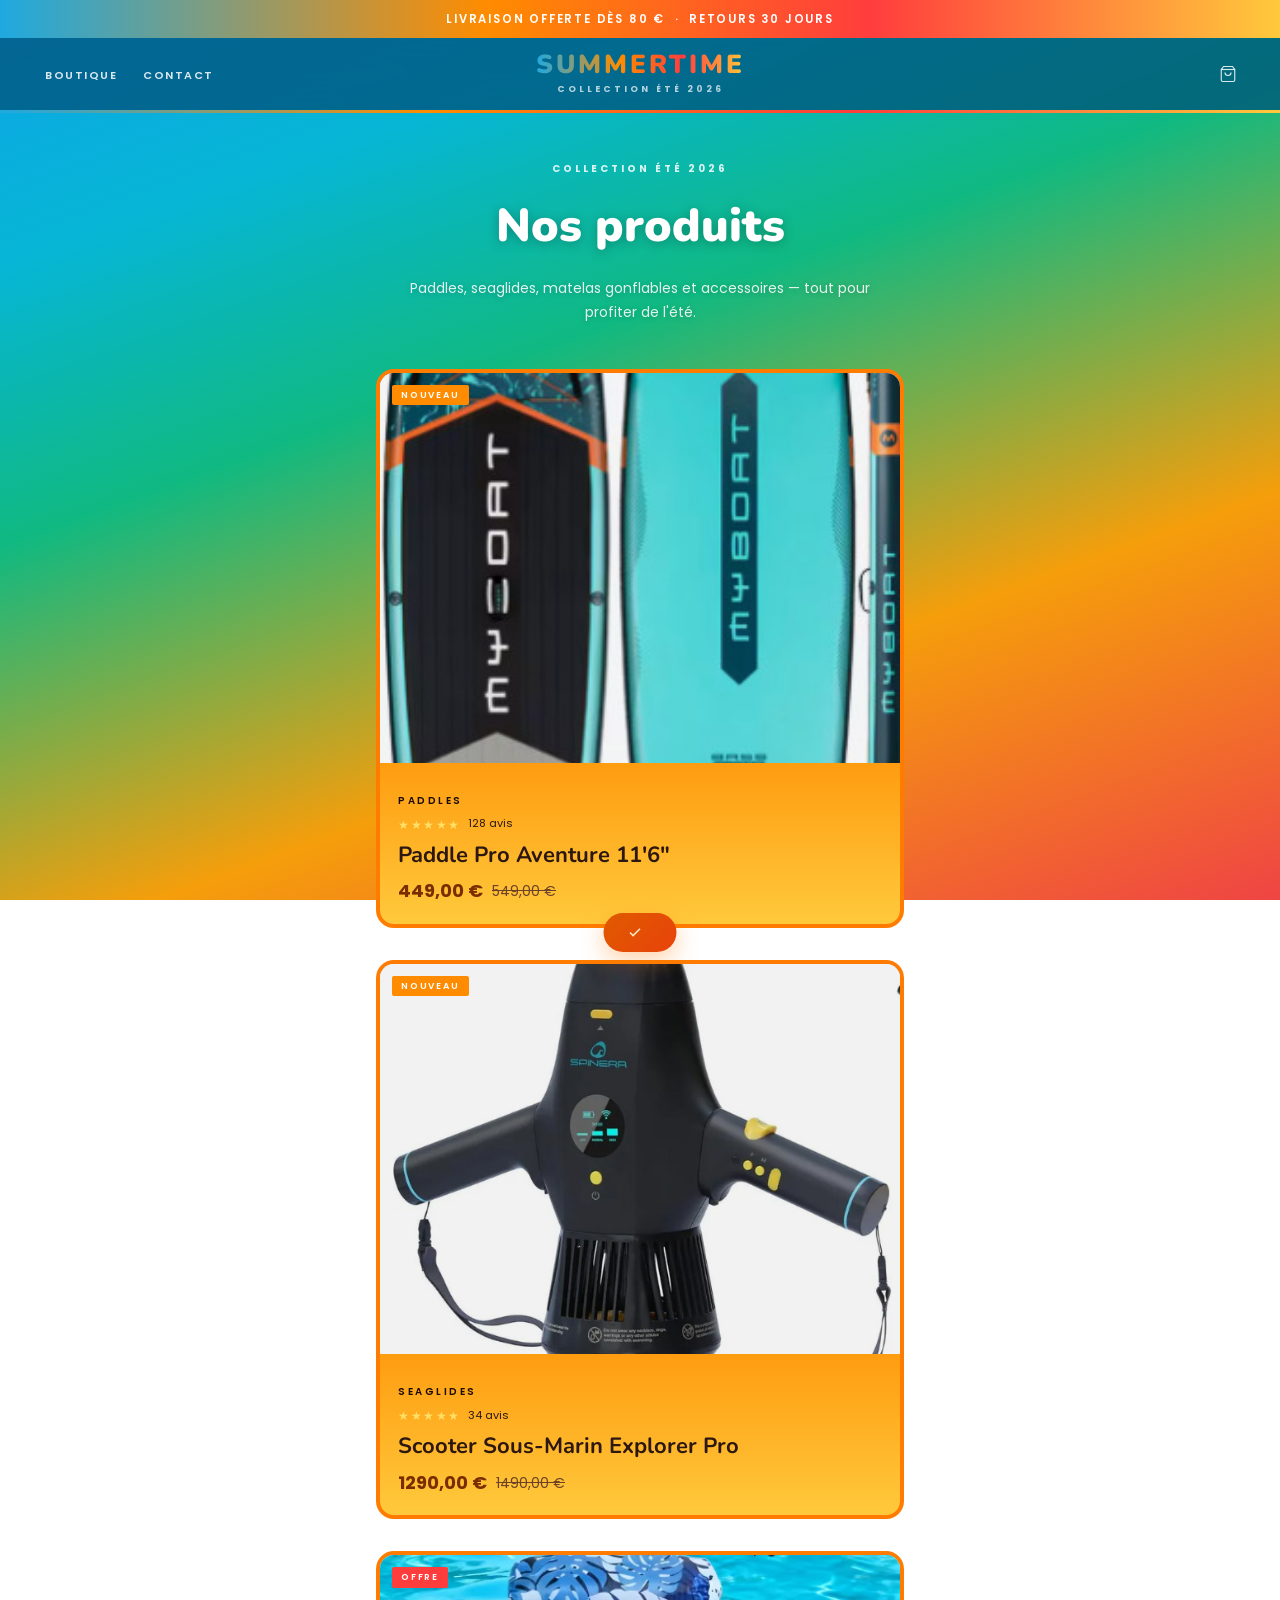
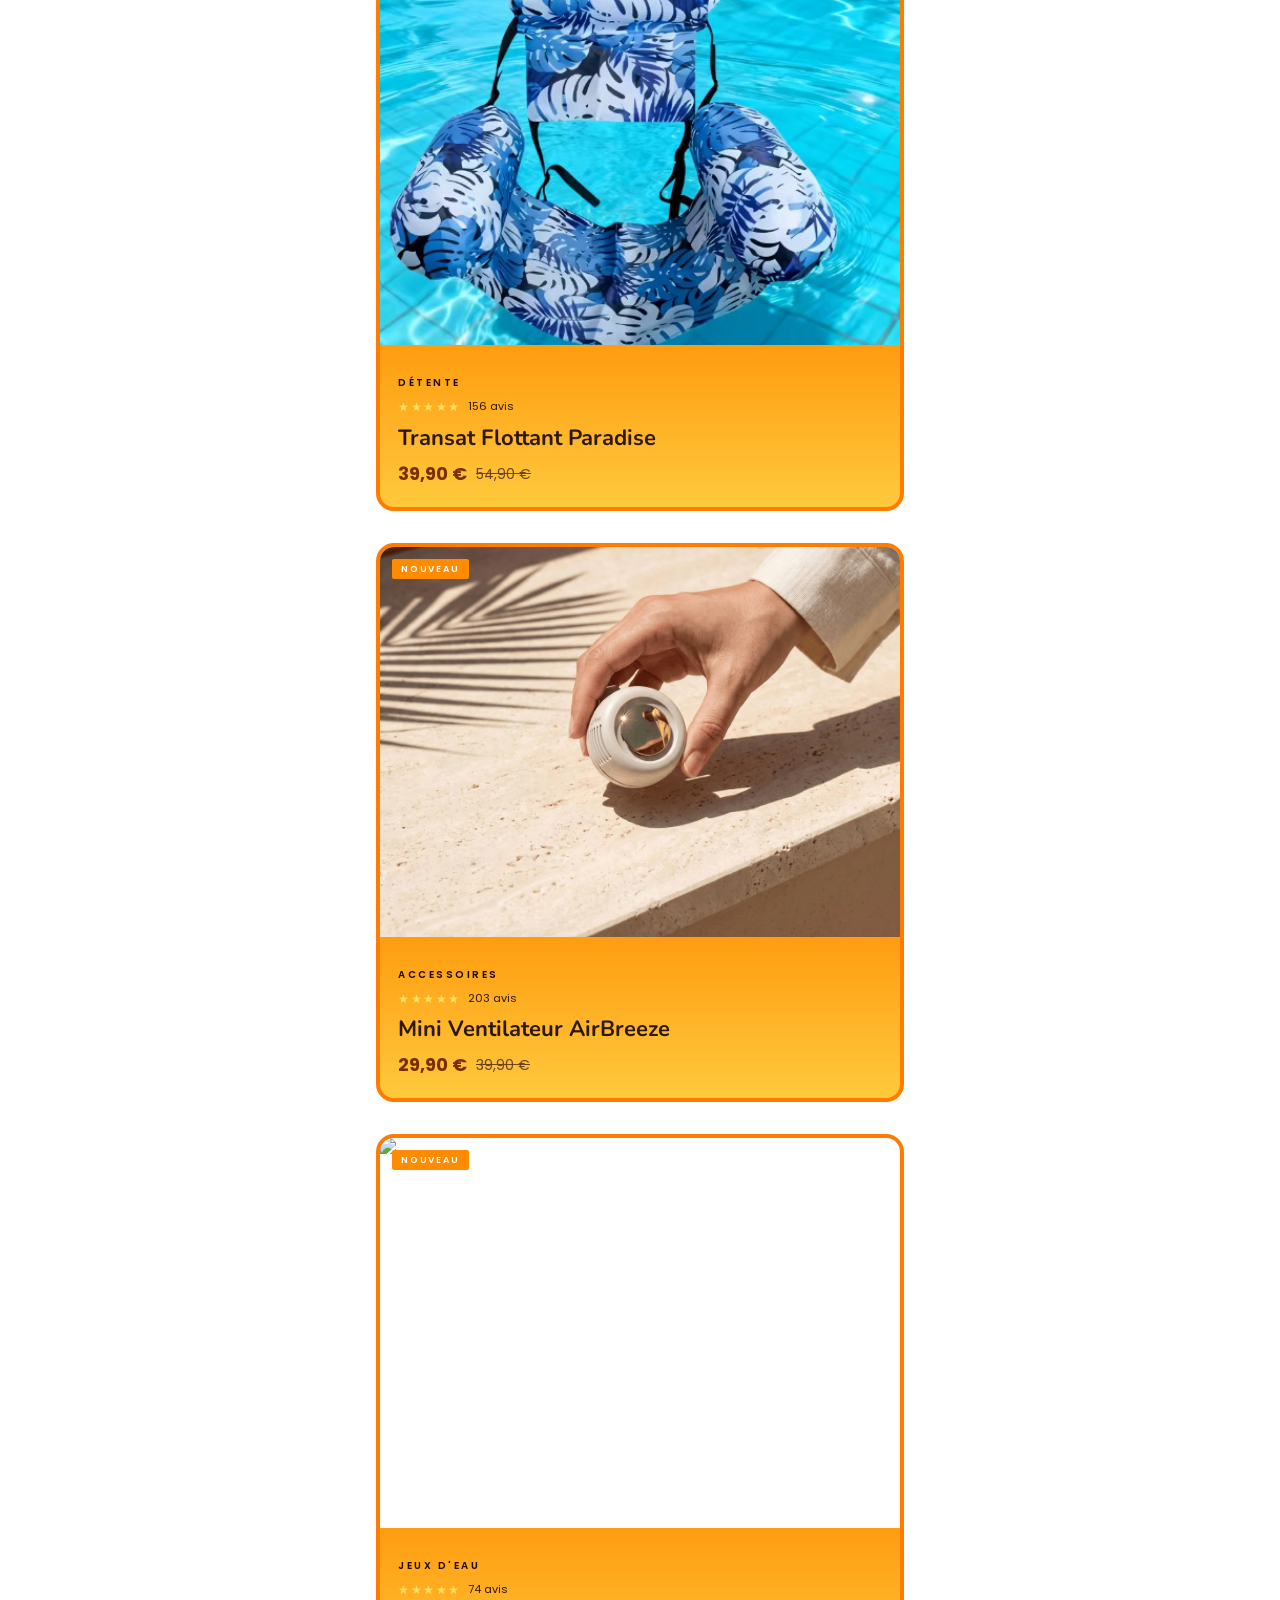
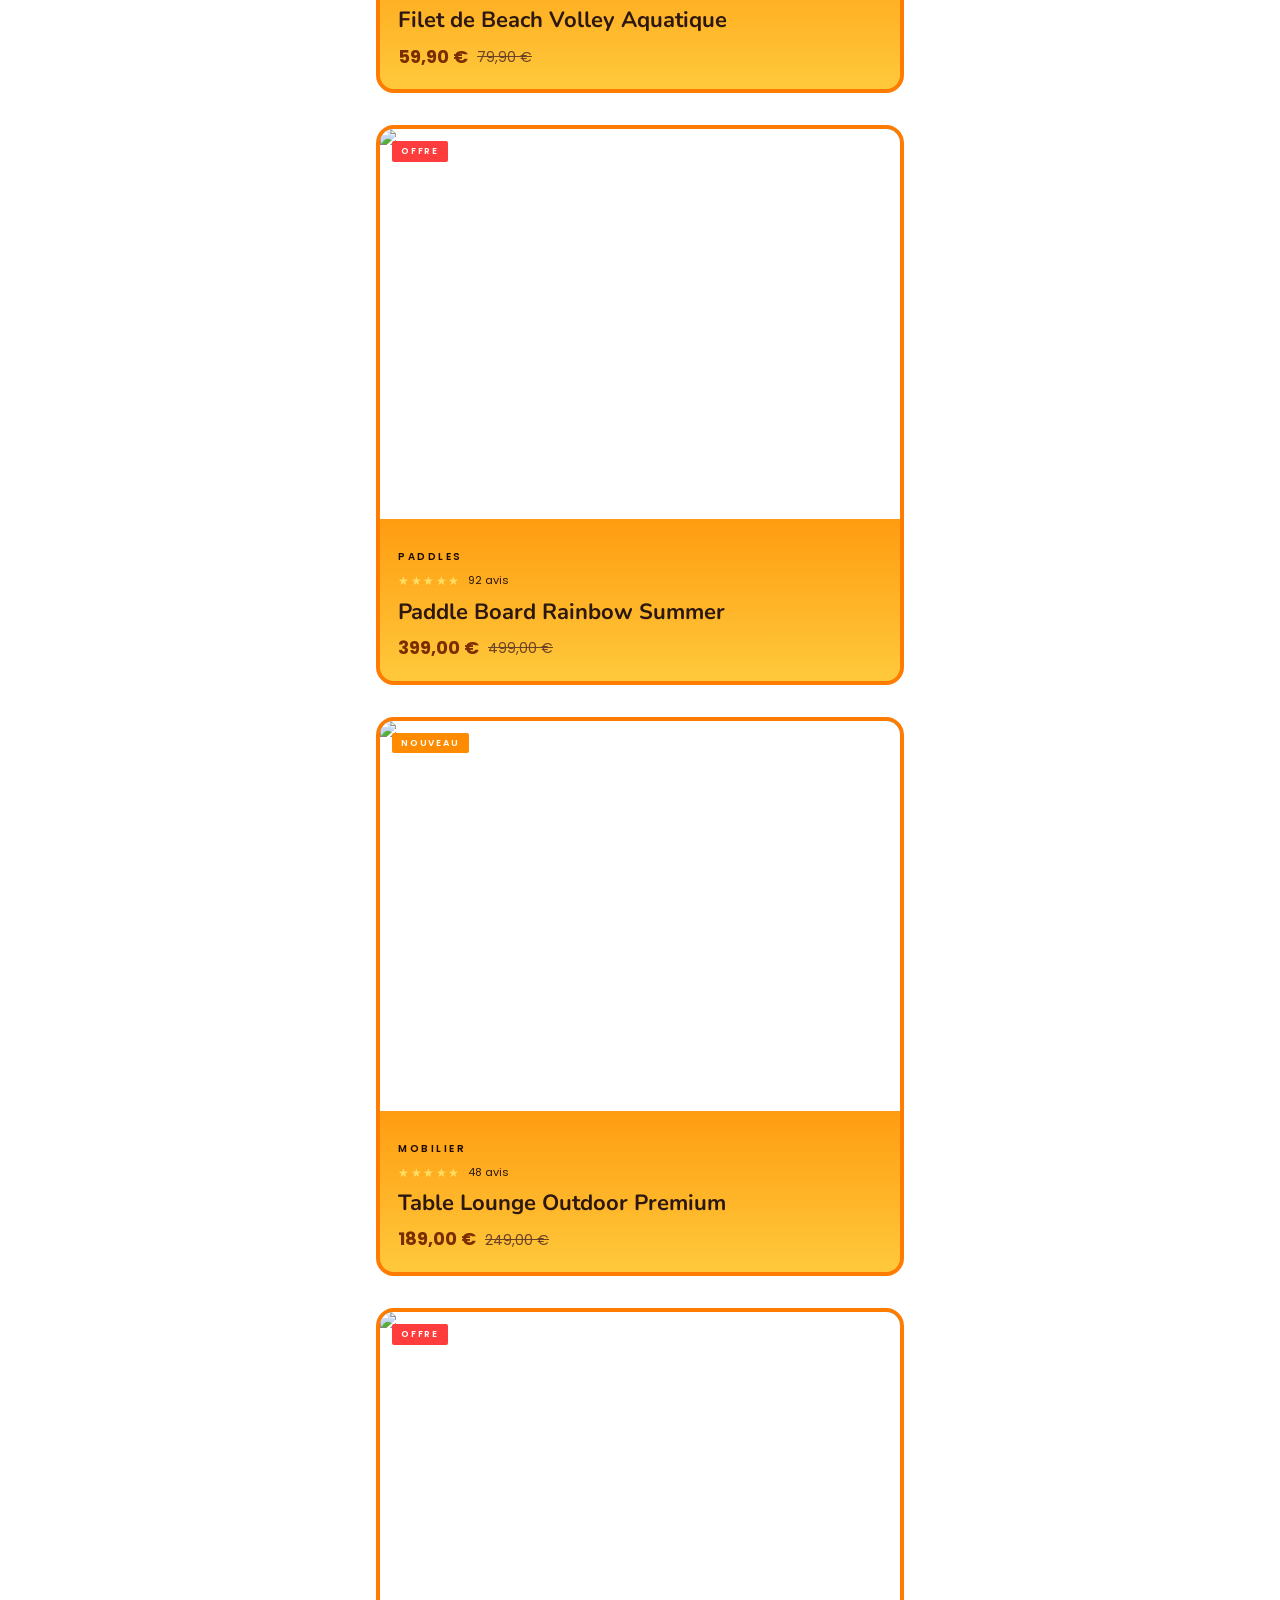
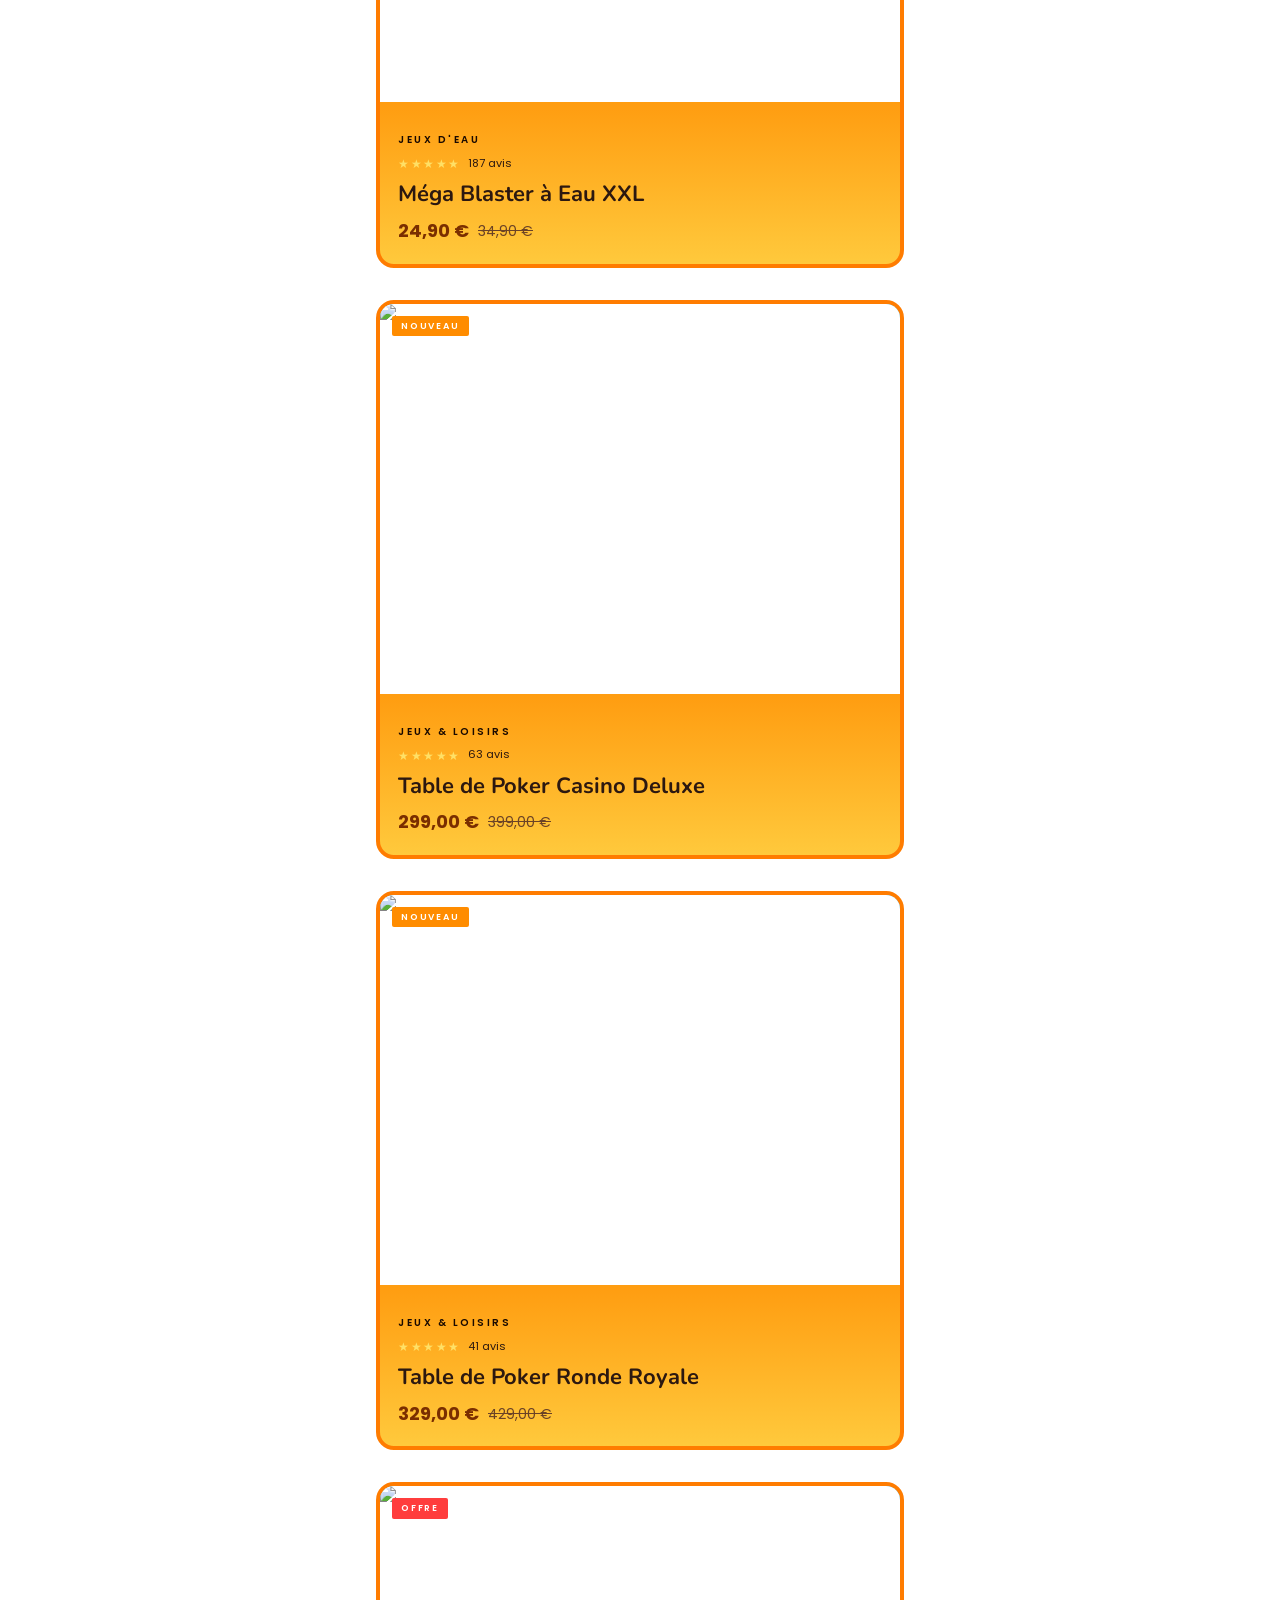
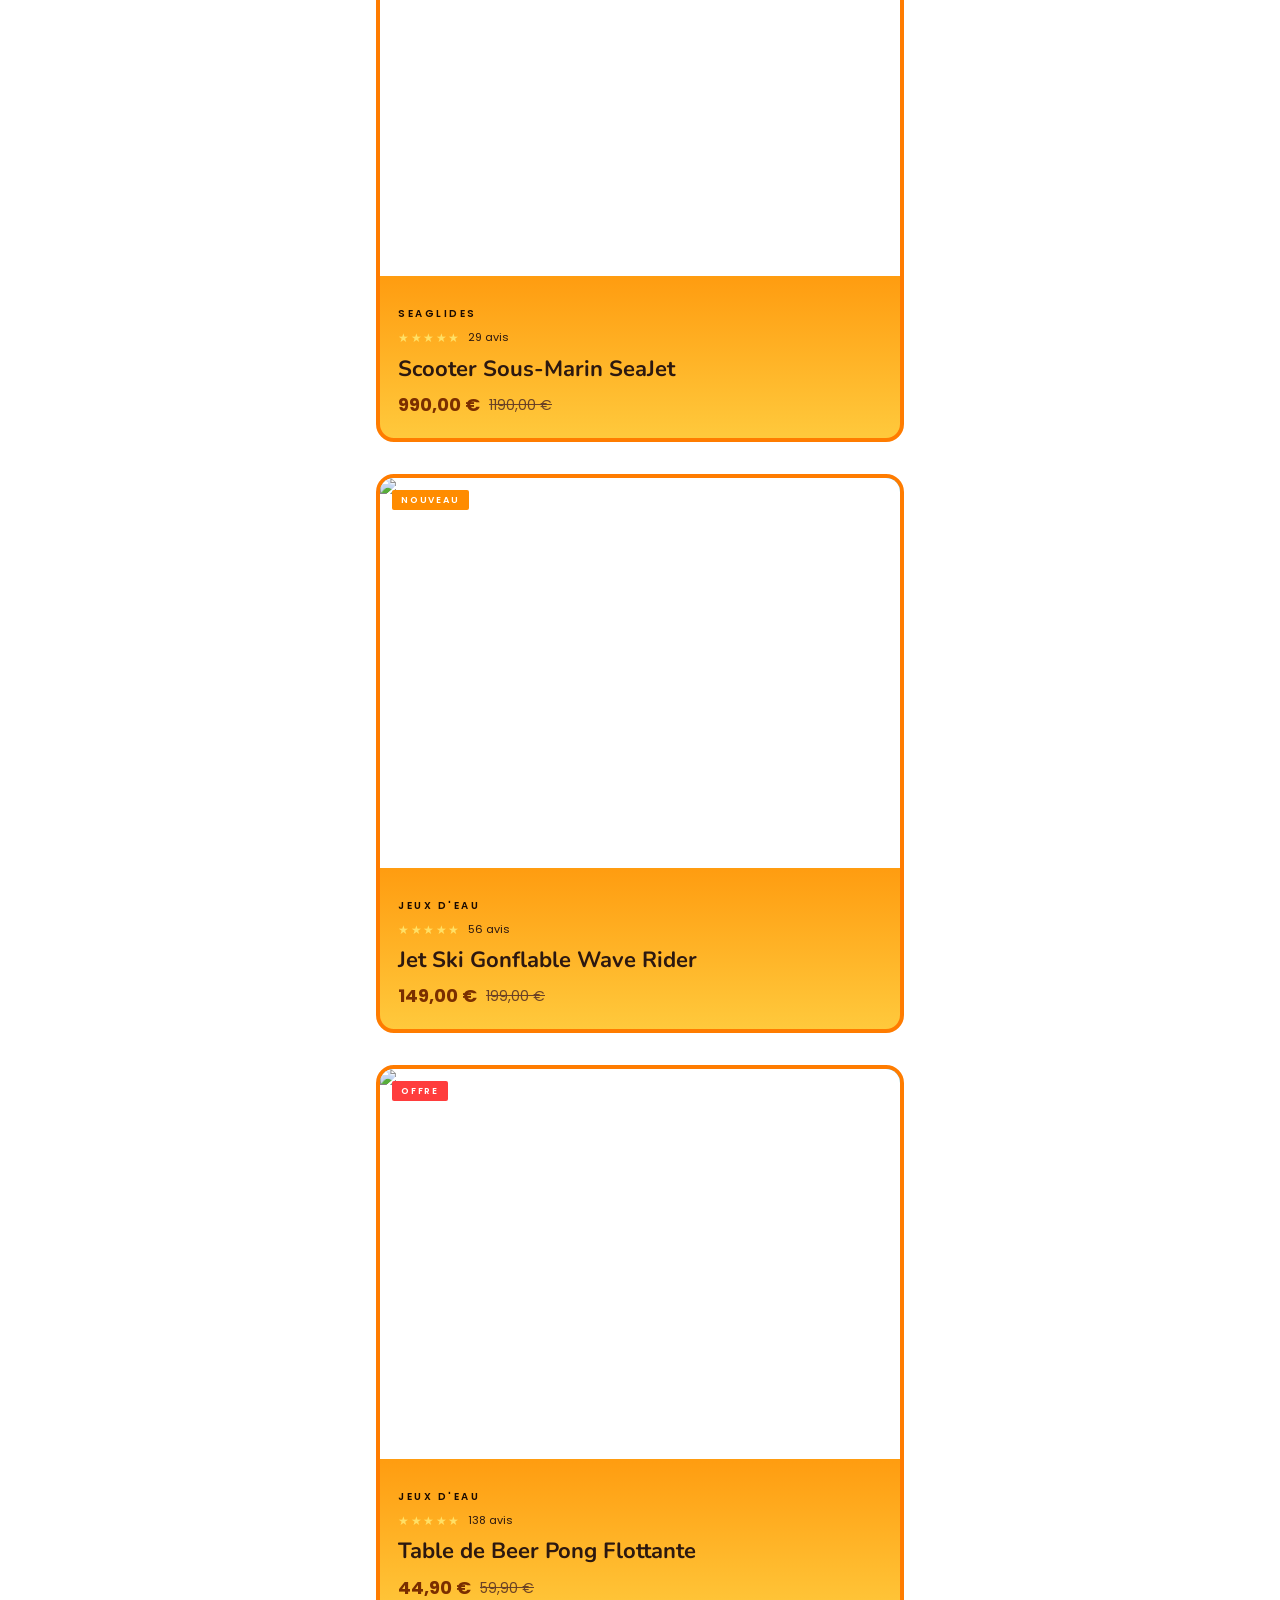
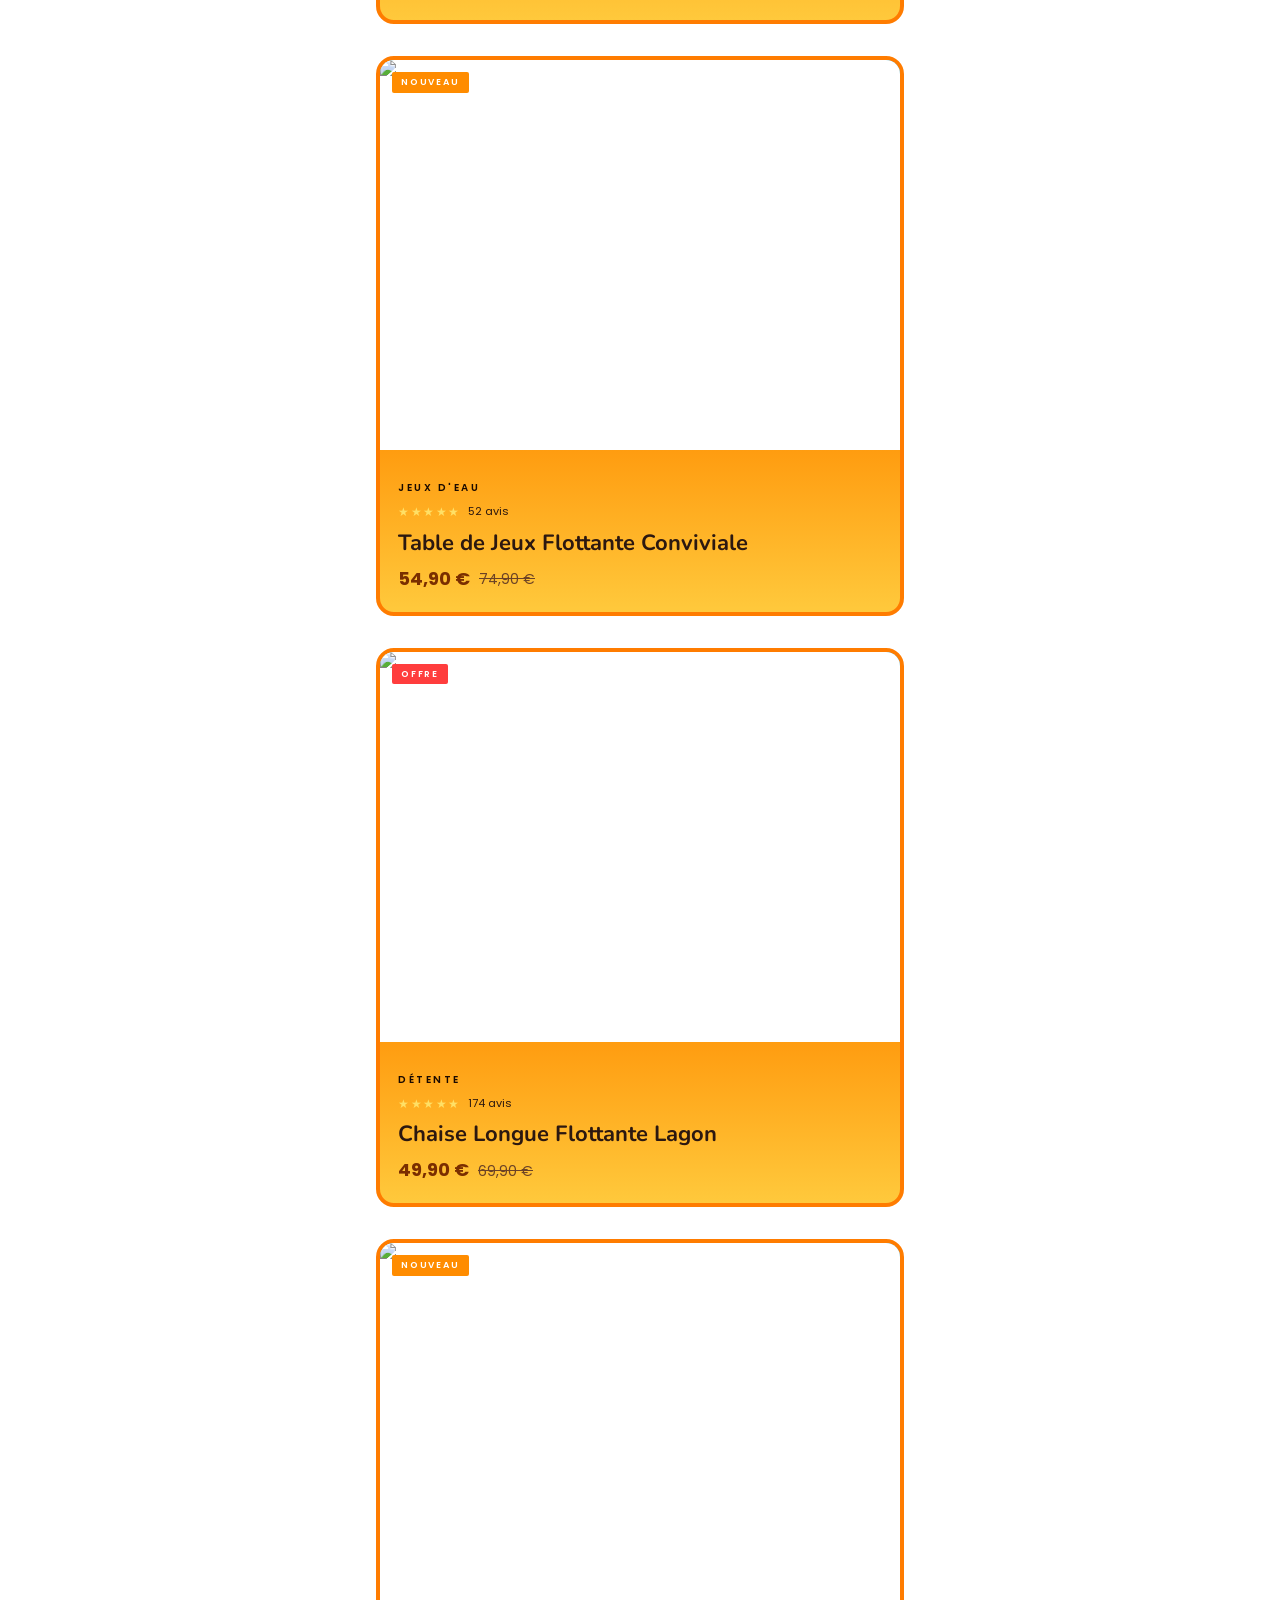
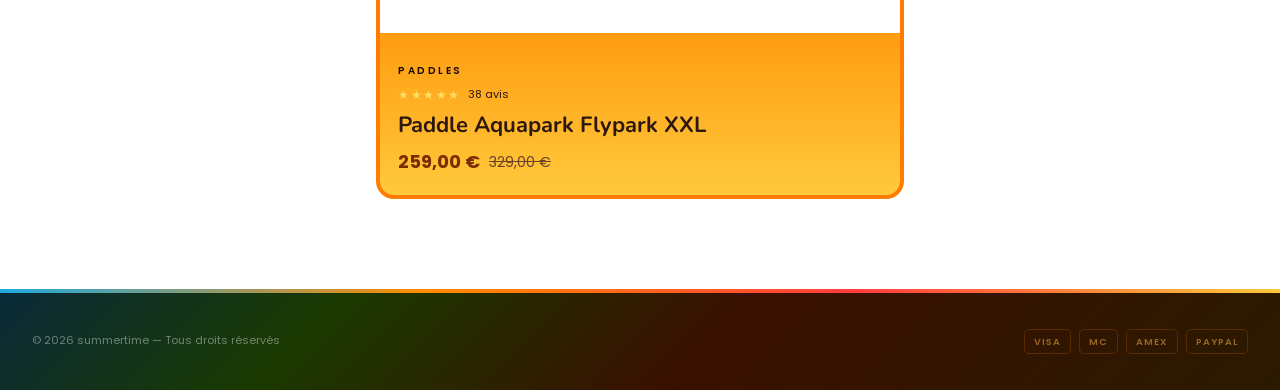
==== commit 09805638: "Update index.html" ====
--- a/index.html
+++ b/index.html
@@ -175,9 +175,54 @@
 </div>
 <div class="toast" id="toast"><svg viewBox="0 0 24 24" fill="none" stroke="currentColor" stroke-width="2.5"><polyline points="20 6 9 17 4 12"/></svg><span id="toast-msg"></span></div>
 
-<script src="products.js"></script>
-<script src="_cart.js"></script>
 <script>
+/* ── PRODUITS (intégrés pour fonctionner sans fichier externe) ── */
+const PRODUCTS=[
+  {id:1,name:"Paddle Pro Aventure 11'6\"",category:"Paddles",price:449.00,original:549.00,badge:"new",img:"paddle-1.jpg.jpg",stars:4.9,reviews:128},
+  {id:2,name:"Scooter Sous-Marin Explorer Pro",category:"Seaglides",price:1290.00,original:1490.00,badge:"new",img:"seaglide-1.jpg.jpg",stars:4.9,reviews:34},
+  {id:3,name:"Transat Flottant Paradise",category:"Détente",price:39.90,original:54.90,badge:"sale",img:"chaise-1.jpg.jpg",stars:4.8,reviews:156},
+  {id:4,name:"Mini Ventilateur AirBreeze",category:"Accessoires",price:29.90,original:39.90,badge:"new",img:"airflow-1.jpg.jpg",stars:4.9,reviews:203},
+  {id:5,name:"Filet de Beach Volley Aquatique",category:"Jeux d'Eau",price:59.90,original:79.90,badge:"new",img:"Fillet de jeux.jpg",stars:4.8,reviews:74},
+  {id:6,name:"Paddle Board Rainbow Summer",category:"Paddles",price:399.00,original:499.00,badge:"sale",img:"Paddel colors.jpg",stars:4.9,reviews:92},
+  {id:7,name:"Table Lounge Outdoor Premium",category:"Mobilier",price:189.00,original:249.00,badge:"new",img:"Table extérieur.jpg",stars:4.7,reviews:48},
+  {id:8,name:"Méga Blaster à Eau XXL",category:"Jeux d'Eau",price:24.90,original:34.90,badge:"sale",img:"Pistolet à eau.jpg",stars:4.9,reviews:187},
+  {id:9,name:"Table de Poker Casino Deluxe",category:"Jeux & Loisirs",price:299.00,original:399.00,badge:"new",img:"Table de poker.jpg",stars:4.8,reviews:63},
+  {id:10,name:"Table de Poker Ronde Royale",category:"Jeux & Loisirs",price:329.00,original:429.00,badge:"new",img:"Table poker rond.jpg",stars:4.8,reviews:41},
+  {id:11,name:"Scooter Sous-Marin SeaJet",category:"Seaglides",price:990.00,original:1190.00,badge:"sale",img:"Jet sous marin.jpg",stars:4.7,reviews:29},
+  {id:12,name:"Jet Ski Gonflable Wave Rider",category:"Jeux d'Eau",price:149.00,original:199.00,badge:"new",img:"Jet ski gonflable.jpg",stars:4.8,reviews:56},
+  {id:13,name:"Table de Beer Pong Flottante",category:"Jeux d'Eau",price:44.90,original:59.90,badge:"sale",img:"Table de beer pong.jpg",stars:4.9,reviews:138},
+  {id:14,name:"Table de Jeux Flottante Conviviale",category:"Jeux d'Eau",price:54.90,original:74.90,badge:"new",img:"Table de jeux assis.jpg",stars:4.7,reviews:52},
+  {id:15,name:"Chaise Longue Flottante Lagon",category:"Détente",price:49.90,original:69.90,badge:"sale",img:"Chaise long piscine.jpg",stars:4.9,reviews:174},
+  {id:16,name:"Paddle Aquapark Flypark XXL",category:"Paddles",price:259.00,original:329.00,badge:"new",img:"Paddel flypark.jpg",stars:4.8,reviews:38}
+];
+
+/* ── PANIER (intégré) ── */
+function fmt(n){return n.toFixed(2).replace('.',',');}
+let cart=JSON.parse(localStorage.getItem('__aqz_cart')||'[]');
+function saveCart(){localStorage.setItem('__aqz_cart',JSON.stringify(cart));renderCart();}
+function cartCount(){return cart.reduce((s,i)=>s+i.qty,0);}
+function cartSubtotal(){return cart.reduce((s,i)=>s+i.price*i.qty,0);}
+function getProduct(id){return PRODUCTS.find(x=>x.id===id);}
+function addToCart(id,qty=1){const p=getProduct(id);if(!p)return;const ex=cart.find(x=>x.id===id);if(ex)ex.qty+=qty;else cart.push({id,name:p.name,price:p.price,img:p.img,qty});saveCart();showToast(`"${p.name}" ajouté à votre sélection`);}
+function cQty(id,d){const i=cart.find(x=>x.id===id);if(!i)return;i.qty+=d;if(i.qty<=0)cart=cart.filter(x=>x.id!==id);saveCart();}
+function cRemove(id){cart=cart.filter(x=>x.id!==id);saveCart();}
+function openCart(){document.getElementById('overlay').classList.add('open');document.getElementById('cart-drawer').classList.add('open');document.body.style.overflow='hidden';}
+function closeCart(){document.getElementById('overlay').classList.remove('open');document.getElementById('cart-drawer').classList.remove('open');document.body.style.overflow='';}
+let _tT;
+function showToast(msg){const el=document.getElementById('toast');if(!el)return;document.getElementById('toast-msg').textContent=msg;el.classList.add('show');clearTimeout(_tT);_tT=setTimeout(()=>el.classList.remove('show'),2800);}
+function renderCart(){
+  const n=cartCount();
+  const badge=document.getElementById('cart-badge');
+  const lbl=document.getElementById('cart-label');
+  const body=document.getElementById('cart-body');
+  const foot=document.getElementById('cart-foot');
+  if(badge){if(n>0){badge.textContent=n;badge.classList.add('visible');}else badge.classList.remove('visible');}
+  if(lbl)lbl.textContent=n>0?`(${n})`:'';
+  if(!body)return;
+  if(!cart.length){body.innerHTML='<div class="cart-empty"><svg viewBox="0 0 24 24" fill="none" stroke="currentColor"><path d="M6 2L3 6v14a2 2 0 002 2h14a2 2 0 002-2V6l-3-4z"/><line x1="3" y1="6" x2="21" y2="6"/><path d="M16 10a4 4 0 01-8 0"/></svg><p>Votre sélection est vide</p></div>';if(foot)foot.style.display='none';return;}
+  if(foot){foot.style.display='block';document.getElementById('cart-total').textContent=fmt(cartSubtotal())+' €';}
+  body.innerHTML='<div class="cart-items">'+cart.map(i=>{const p=getProduct(i.id);const img=i.img||(p&&p.img);return`<div class="cart-item"><div class="ci-img">${img?`<img src="${img}" alt="${i.name}">`:''}</div><div><div class="ci-name">${i.name}</div><div class="ci-price">${fmt(i.price)} €</div><div class="ci-qty"><button class="qty-btn" onclick="cQty(${i.id},-1)">−</button><span class="qty-val">${i.qty}</span><button class="qty-btn" onclick="cQty(${i.id},1)">+</button></div></div><button class="ci-remove" onclick="cRemove(${i.id})">✕</button></div>`;}).join('')+'</div>';
+}
 function toggleMenu(){const nav=document.querySelector('.nav-left');if(!nav)return;if(nav.style.display==='flex'){nav.style.display='';}else{nav.style.cssText='display:flex;flex-direction:column;position:absolute;top:72px;left:0;right:0;background:rgba(0,60,100,.95);padding:20px 24px;border-bottom:2px solid rgba(255,140,0,.4);gap:4px;z-index:99;backdrop-filter:blur(16px);';}}
 function starsHTML(n){return'★'.repeat(Math.round(n));}
 function renderProducts(){
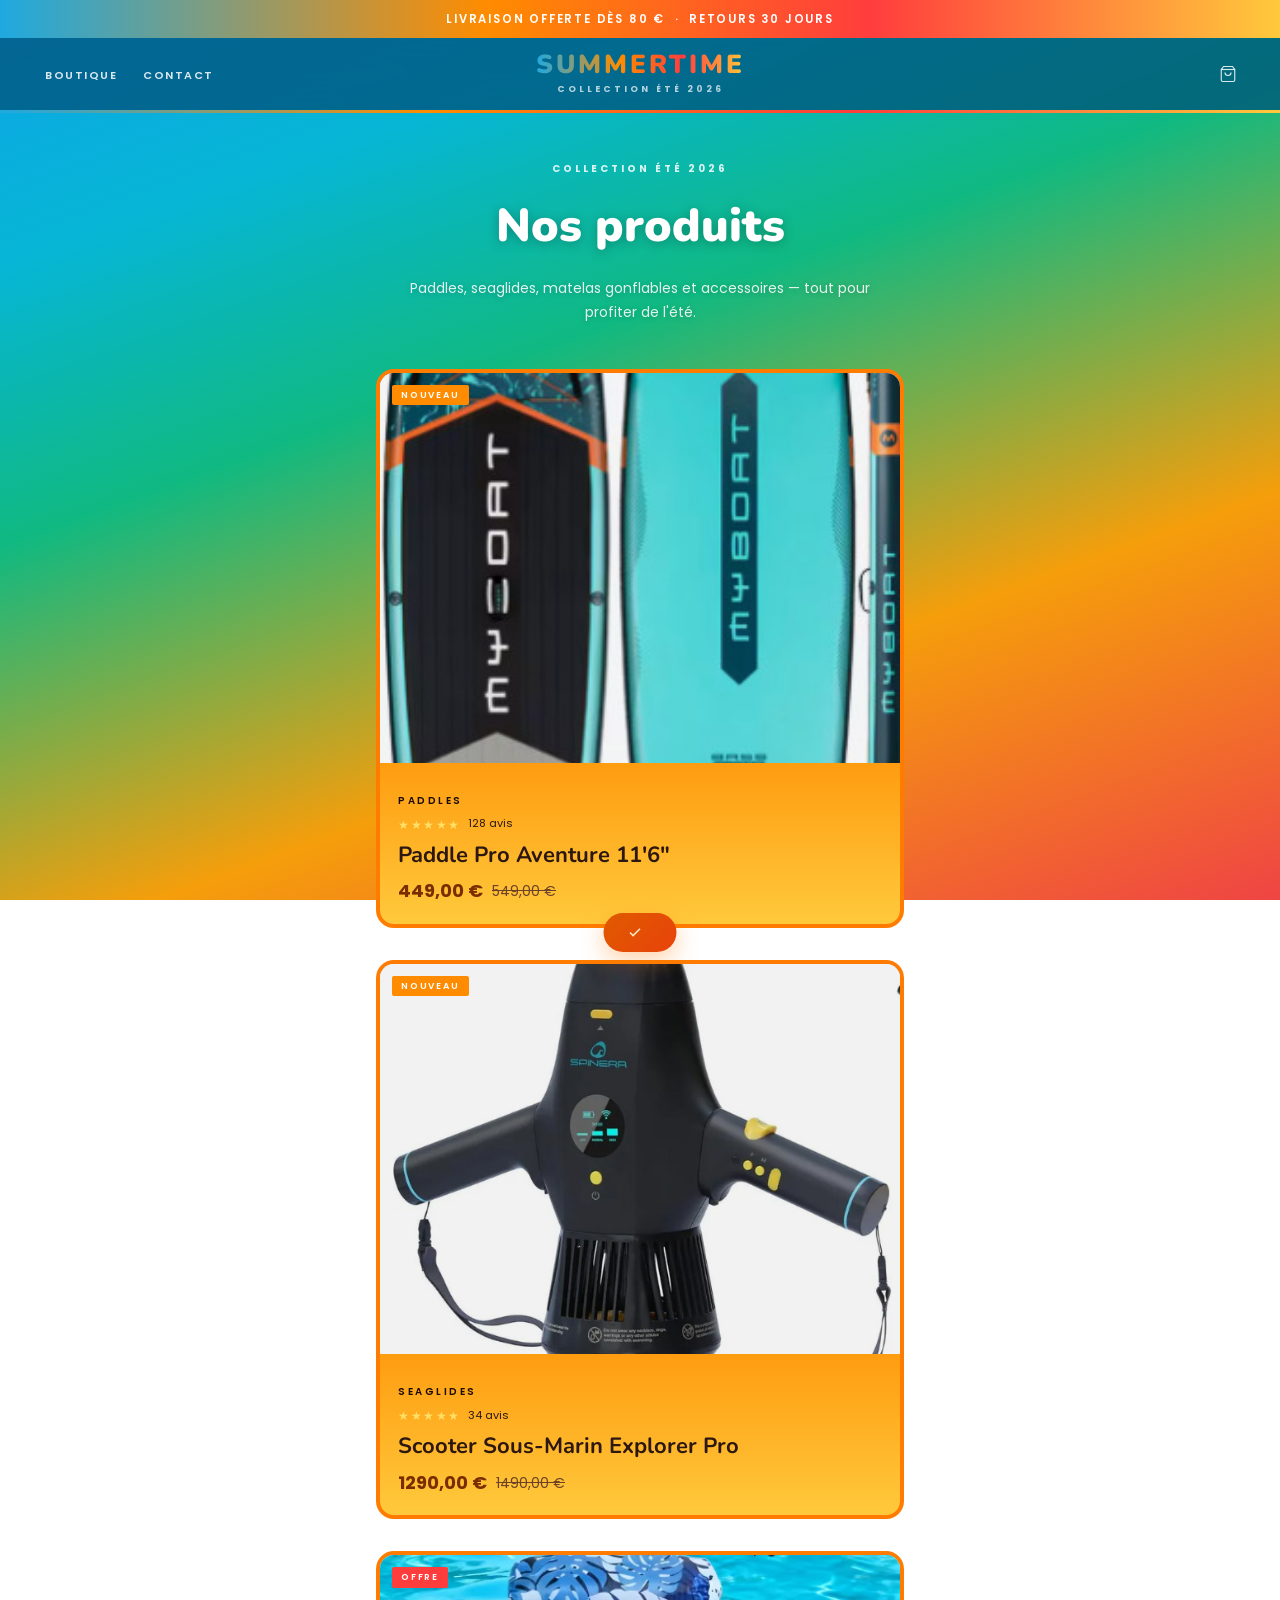
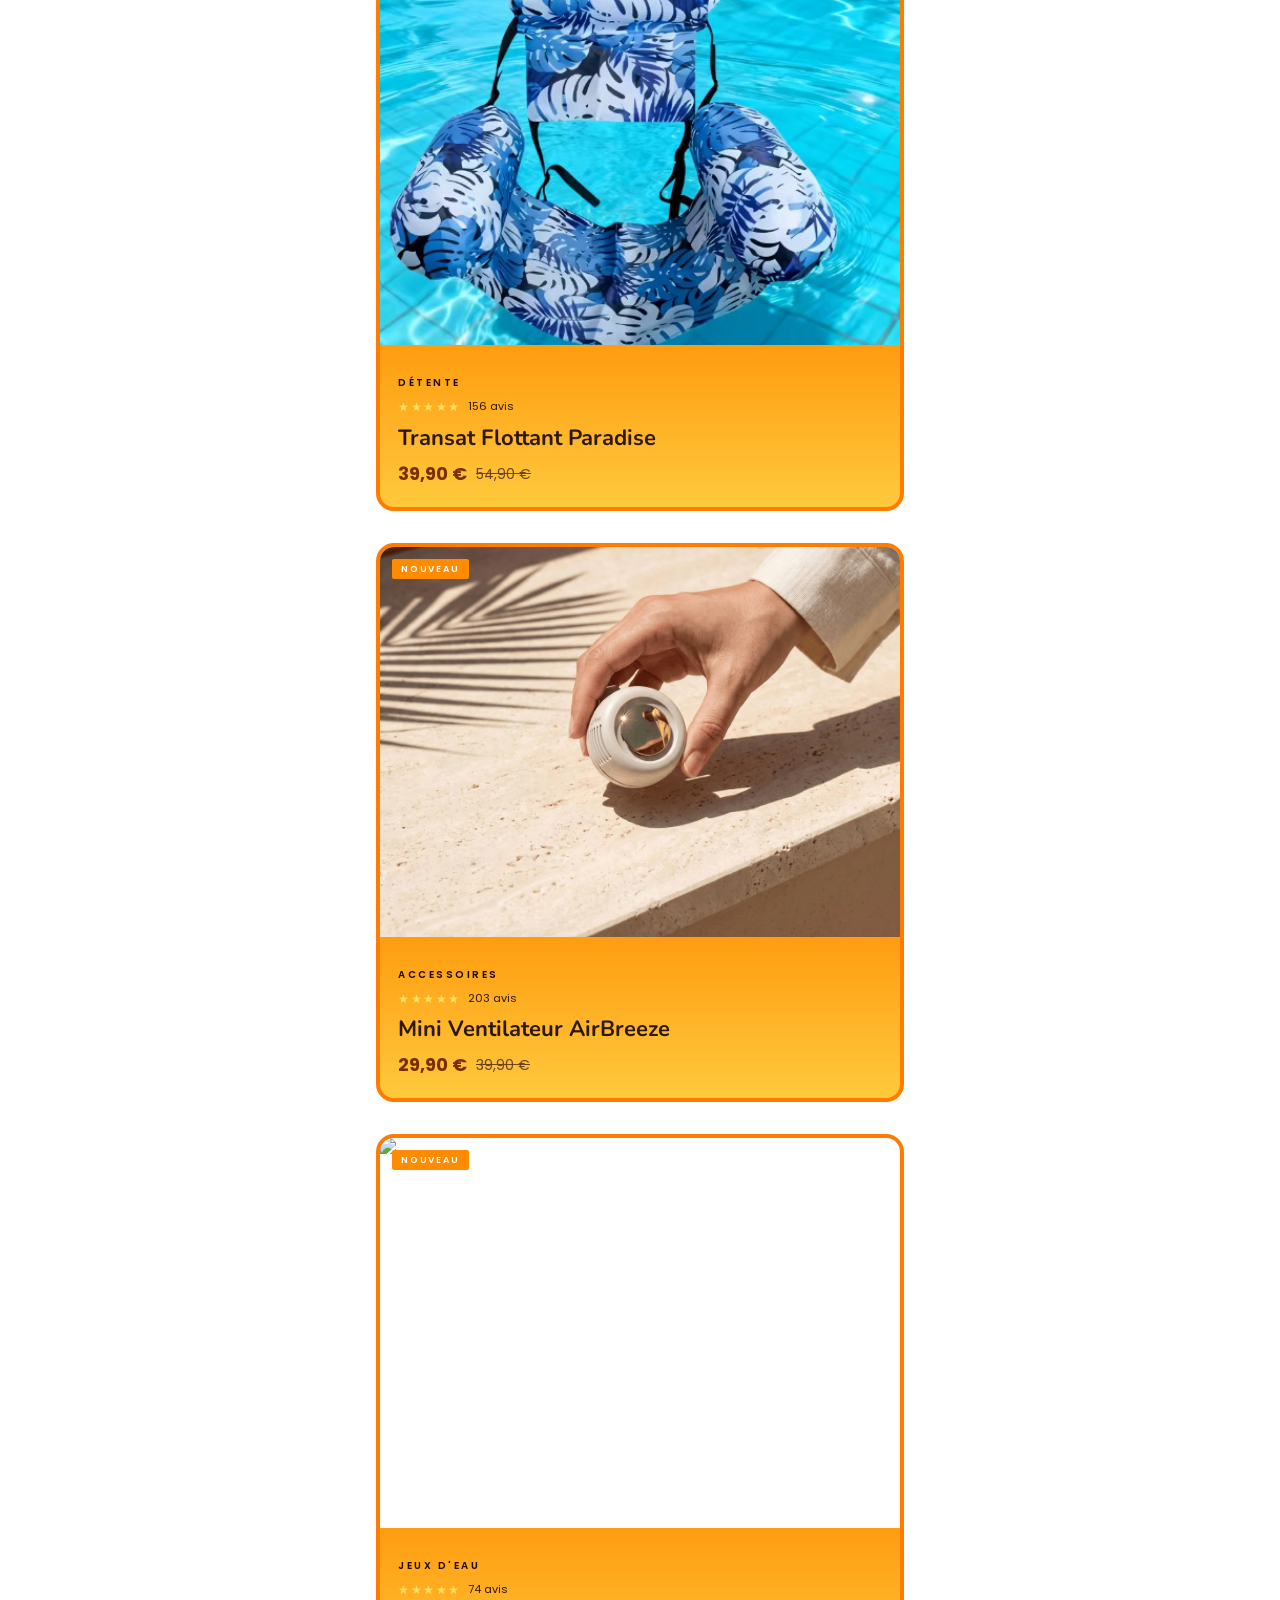
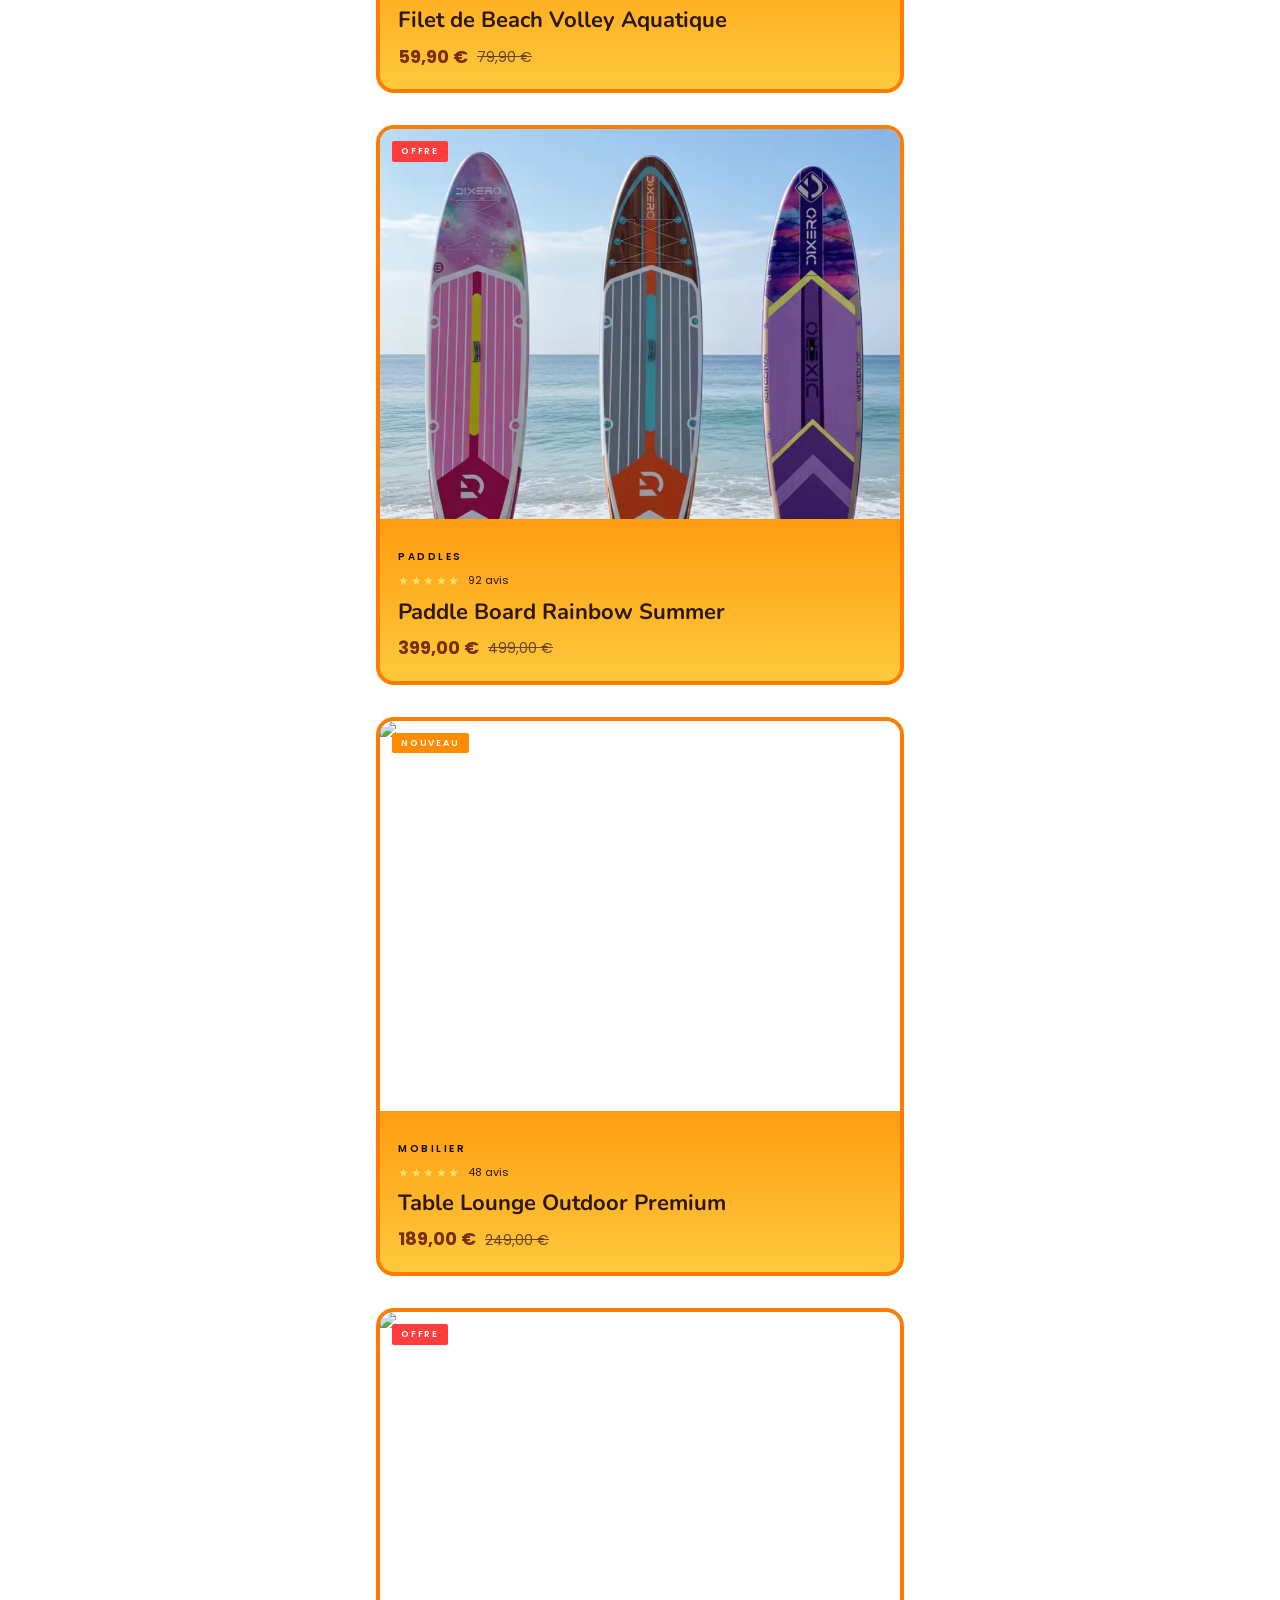
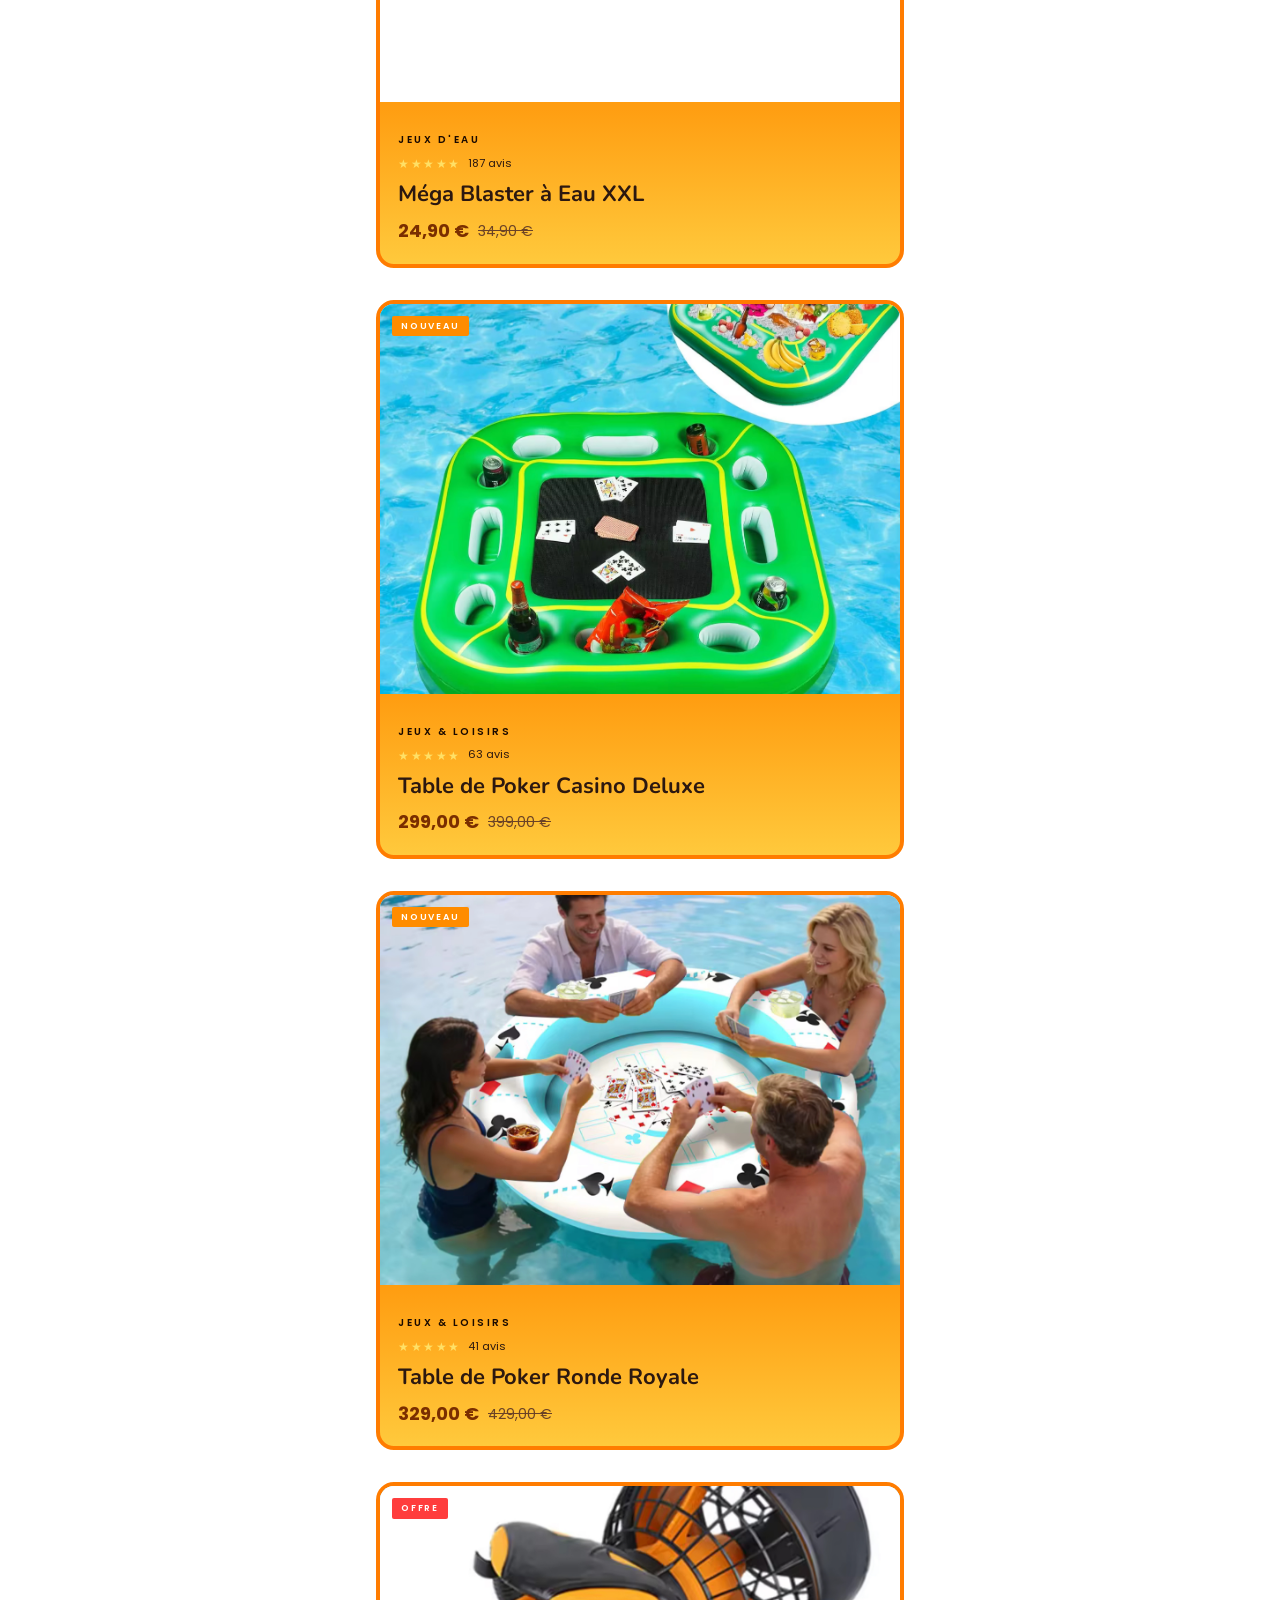
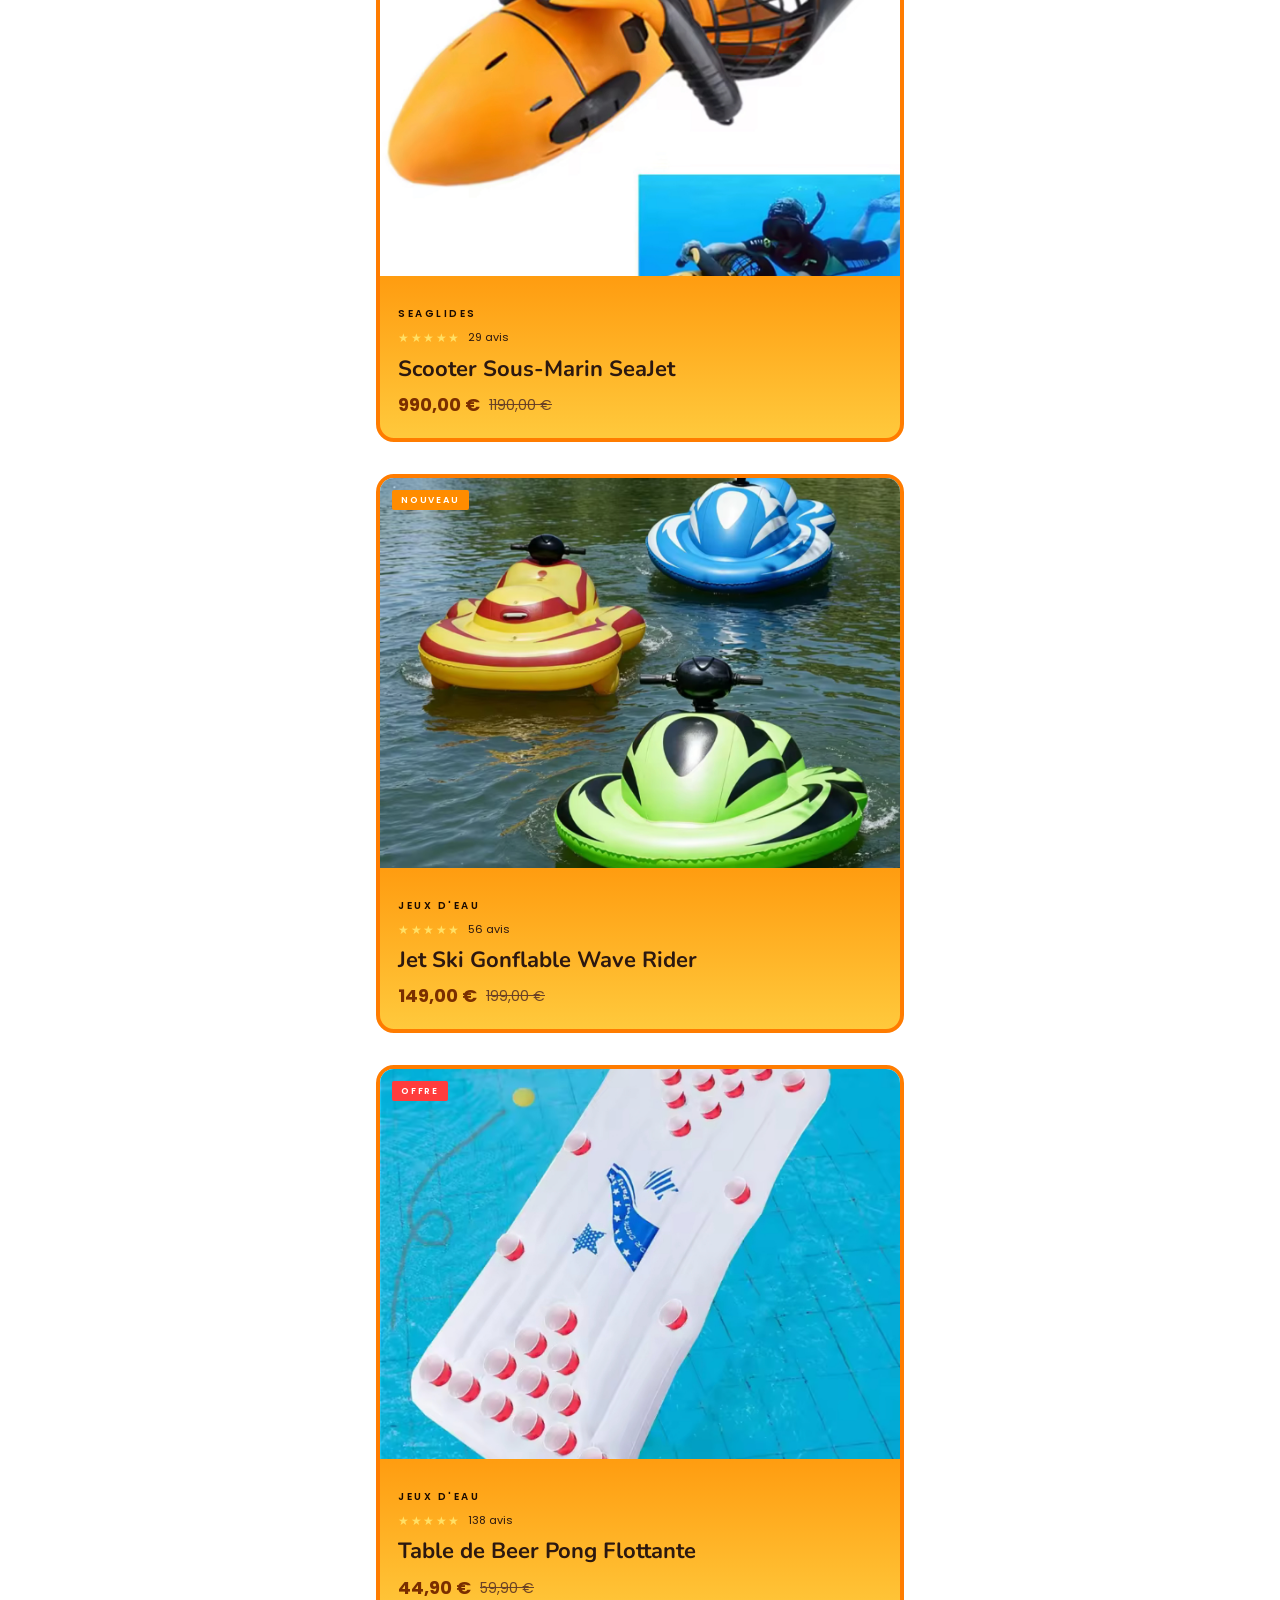
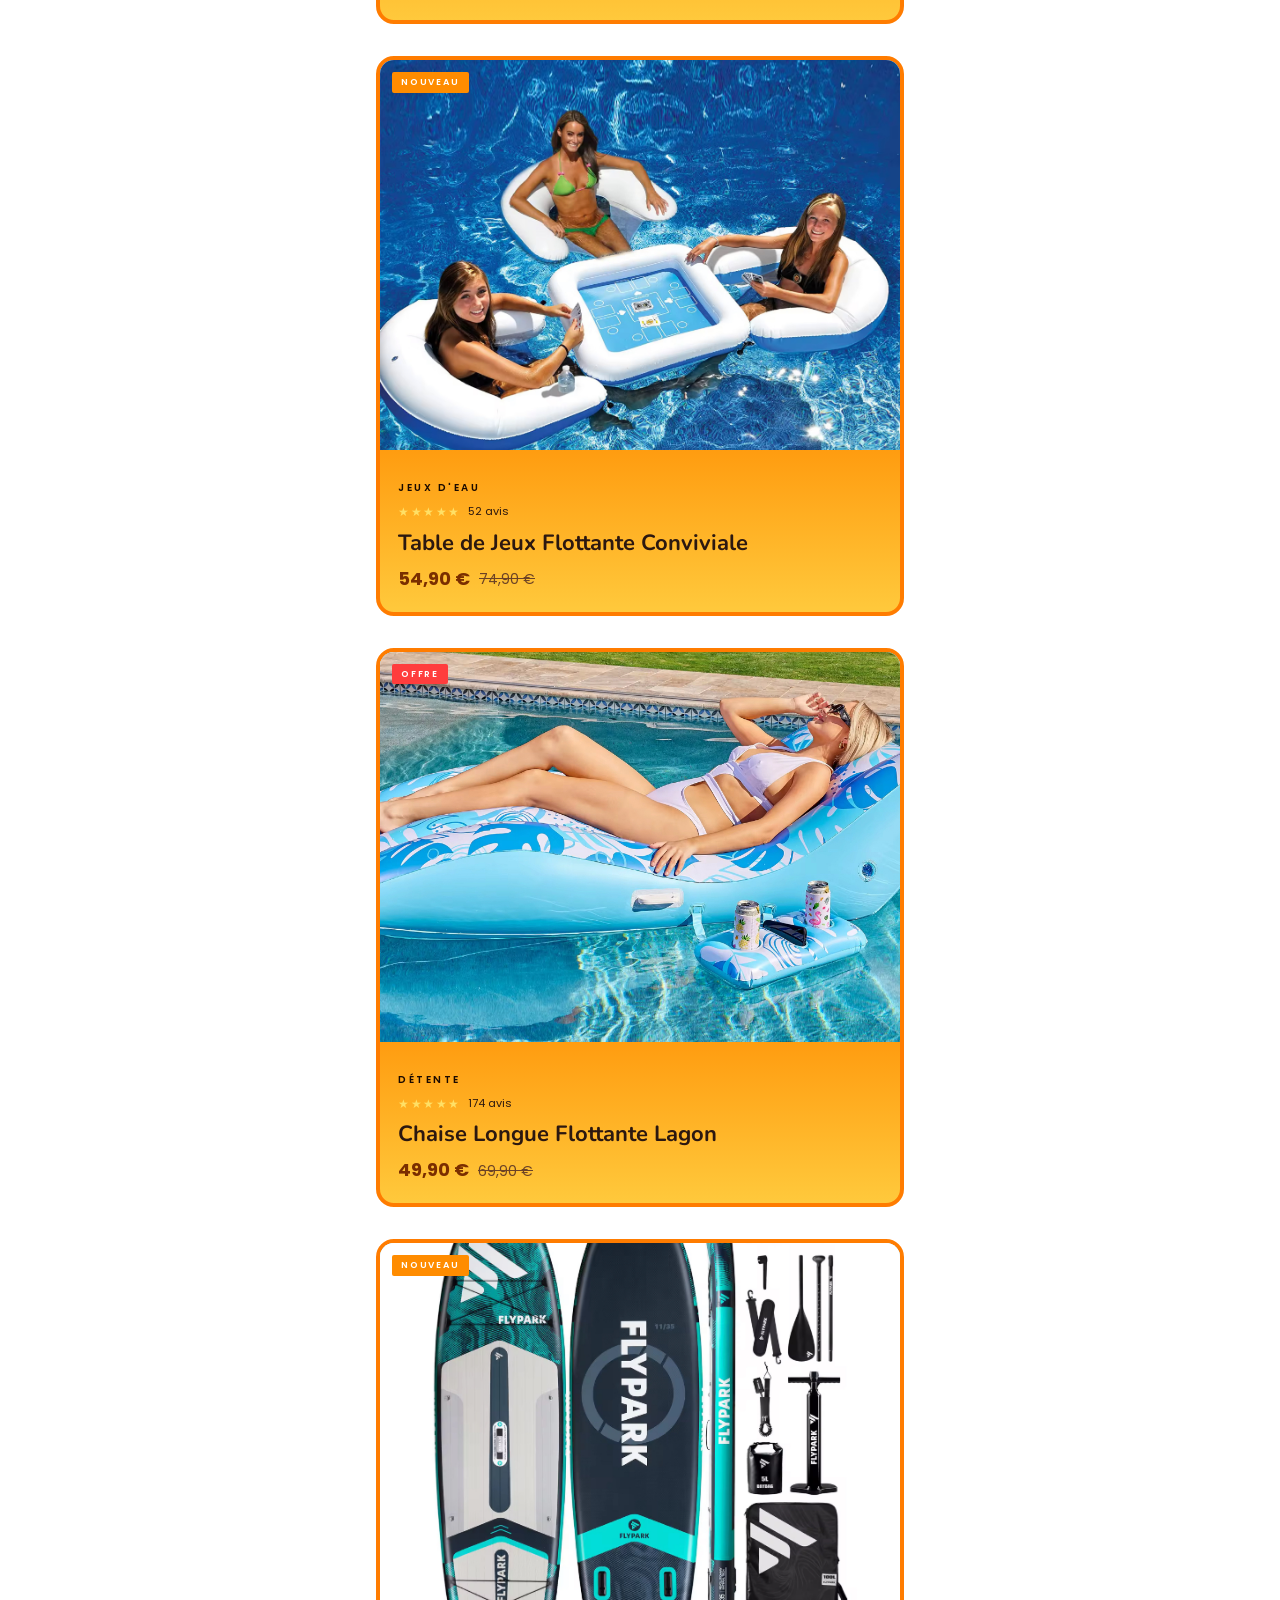
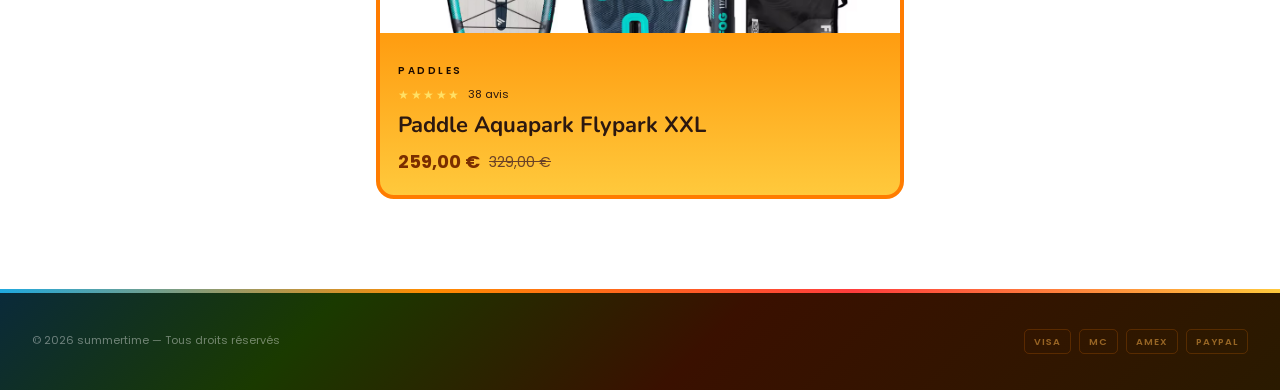
==== commit ab51f274: "Update index.html" ====
--- a/index.html
+++ b/index.html
@@ -182,18 +182,18 @@
   {id:2,name:"Scooter Sous-Marin Explorer Pro",category:"Seaglides",price:1290.00,original:1490.00,badge:"new",img:"seaglide-1.jpg.jpg",stars:4.9,reviews:34},
   {id:3,name:"Transat Flottant Paradise",category:"Détente",price:39.90,original:54.90,badge:"sale",img:"chaise-1.jpg.jpg",stars:4.8,reviews:156},
   {id:4,name:"Mini Ventilateur AirBreeze",category:"Accessoires",price:29.90,original:39.90,badge:"new",img:"airflow-1.jpg.jpg",stars:4.9,reviews:203},
-  {id:5,name:"Filet de Beach Volley Aquatique",category:"Jeux d'Eau",price:59.90,original:79.90,badge:"new",img:"Fillet de jeux.jpg",stars:4.8,reviews:74},
-  {id:6,name:"Paddle Board Rainbow Summer",category:"Paddles",price:399.00,original:499.00,badge:"sale",img:"Paddel colors.jpg",stars:4.9,reviews:92},
-  {id:7,name:"Table Lounge Outdoor Premium",category:"Mobilier",price:189.00,original:249.00,badge:"new",img:"Table extérieur.jpg",stars:4.7,reviews:48},
-  {id:8,name:"Méga Blaster à Eau XXL",category:"Jeux d'Eau",price:24.90,original:34.90,badge:"sale",img:"Pistolet à eau.jpg",stars:4.9,reviews:187},
-  {id:9,name:"Table de Poker Casino Deluxe",category:"Jeux & Loisirs",price:299.00,original:399.00,badge:"new",img:"Table de poker.jpg",stars:4.8,reviews:63},
-  {id:10,name:"Table de Poker Ronde Royale",category:"Jeux & Loisirs",price:329.00,original:429.00,badge:"new",img:"Table poker rond.jpg",stars:4.8,reviews:41},
-  {id:11,name:"Scooter Sous-Marin SeaJet",category:"Seaglides",price:990.00,original:1190.00,badge:"sale",img:"Jet sous marin.jpg",stars:4.7,reviews:29},
-  {id:12,name:"Jet Ski Gonflable Wave Rider",category:"Jeux d'Eau",price:149.00,original:199.00,badge:"new",img:"Jet ski gonflable.jpg",stars:4.8,reviews:56},
-  {id:13,name:"Table de Beer Pong Flottante",category:"Jeux d'Eau",price:44.90,original:59.90,badge:"sale",img:"Table de beer pong.jpg",stars:4.9,reviews:138},
-  {id:14,name:"Table de Jeux Flottante Conviviale",category:"Jeux d'Eau",price:54.90,original:74.90,badge:"new",img:"Table de jeux assis.jpg",stars:4.7,reviews:52},
-  {id:15,name:"Chaise Longue Flottante Lagon",category:"Détente",price:49.90,original:69.90,badge:"sale",img:"Chaise long piscine.jpg",stars:4.9,reviews:174},
-  {id:16,name:"Paddle Aquapark Flypark XXL",category:"Paddles",price:259.00,original:329.00,badge:"new",img:"Paddel flypark.jpg",stars:4.8,reviews:38}
+  {id:5,name:"Filet de Beach Volley Aquatique",category:"Jeux d'Eau",price:59.90,original:79.90,badge:"new",img:"Filet de jeux .jpeg",stars:4.8,reviews:74},
+  {id:6,name:"Paddle Board Rainbow Summer",category:"Paddles",price:399.00,original:499.00,badge:"sale",img:"Paddel colors .jpeg",stars:4.9,reviews:92},
+  {id:7,name:"Table Lounge Outdoor Premium",category:"Mobilier",price:189.00,original:249.00,badge:"new",img:"Table exterieur .jpeg",stars:4.7,reviews:48},
+  {id:8,name:"Méga Blaster à Eau XXL",category:"Jeux d'Eau",price:24.90,original:34.90,badge:"sale",img:"Pistolet à eau .jpeg",stars:4.9,reviews:187},
+  {id:9,name:"Table de Poker Casino Deluxe",category:"Jeux & Loisirs",price:299.00,original:399.00,badge:"new",img:"Table de poker .jpeg",stars:4.8,reviews:63},
+  {id:10,name:"Table de Poker Ronde Royale",category:"Jeux & Loisirs",price:329.00,original:429.00,badge:"new",img:"Table poker rond .jpeg",stars:4.8,reviews:41},
+  {id:11,name:"Scooter Sous-Marin SeaJet",category:"Seaglides",price:990.00,original:1190.00,badge:"sale",img:"Jet sous marin .jpeg",stars:4.7,reviews:29},
+  {id:12,name:"Jet Ski Gonflable Wave Rider",category:"Jeux d'Eau",price:149.00,original:199.00,badge:"new",img:"Jet ski gonflable .jpeg",stars:4.8,reviews:56},
+  {id:13,name:"Table de Beer Pong Flottante",category:"Jeux d'Eau",price:44.90,original:59.90,badge:"sale",img:"Table de beer pong .jpeg",stars:4.9,reviews:138},
+  {id:14,name:"Table de Jeux Flottante Conviviale",category:"Jeux d'Eau",price:54.90,original:74.90,badge:"new",img:"Table de jeux assis .jpeg",stars:4.7,reviews:52},
+  {id:15,name:"Chaise Longue Flottante Lagon",category:"Détente",price:49.90,original:69.90,badge:"sale",img:"Chaise long piscine .jpeg",stars:4.9,reviews:174},
+  {id:16,name:"Paddle Aquapark Flypark XXL",category:"Paddles",price:259.00,original:329.00,badge:"new",img:"Paddel flypark .jpeg",stars:4.8,reviews:38}
 ];
 
 /* ── PANIER (intégré) ── */
